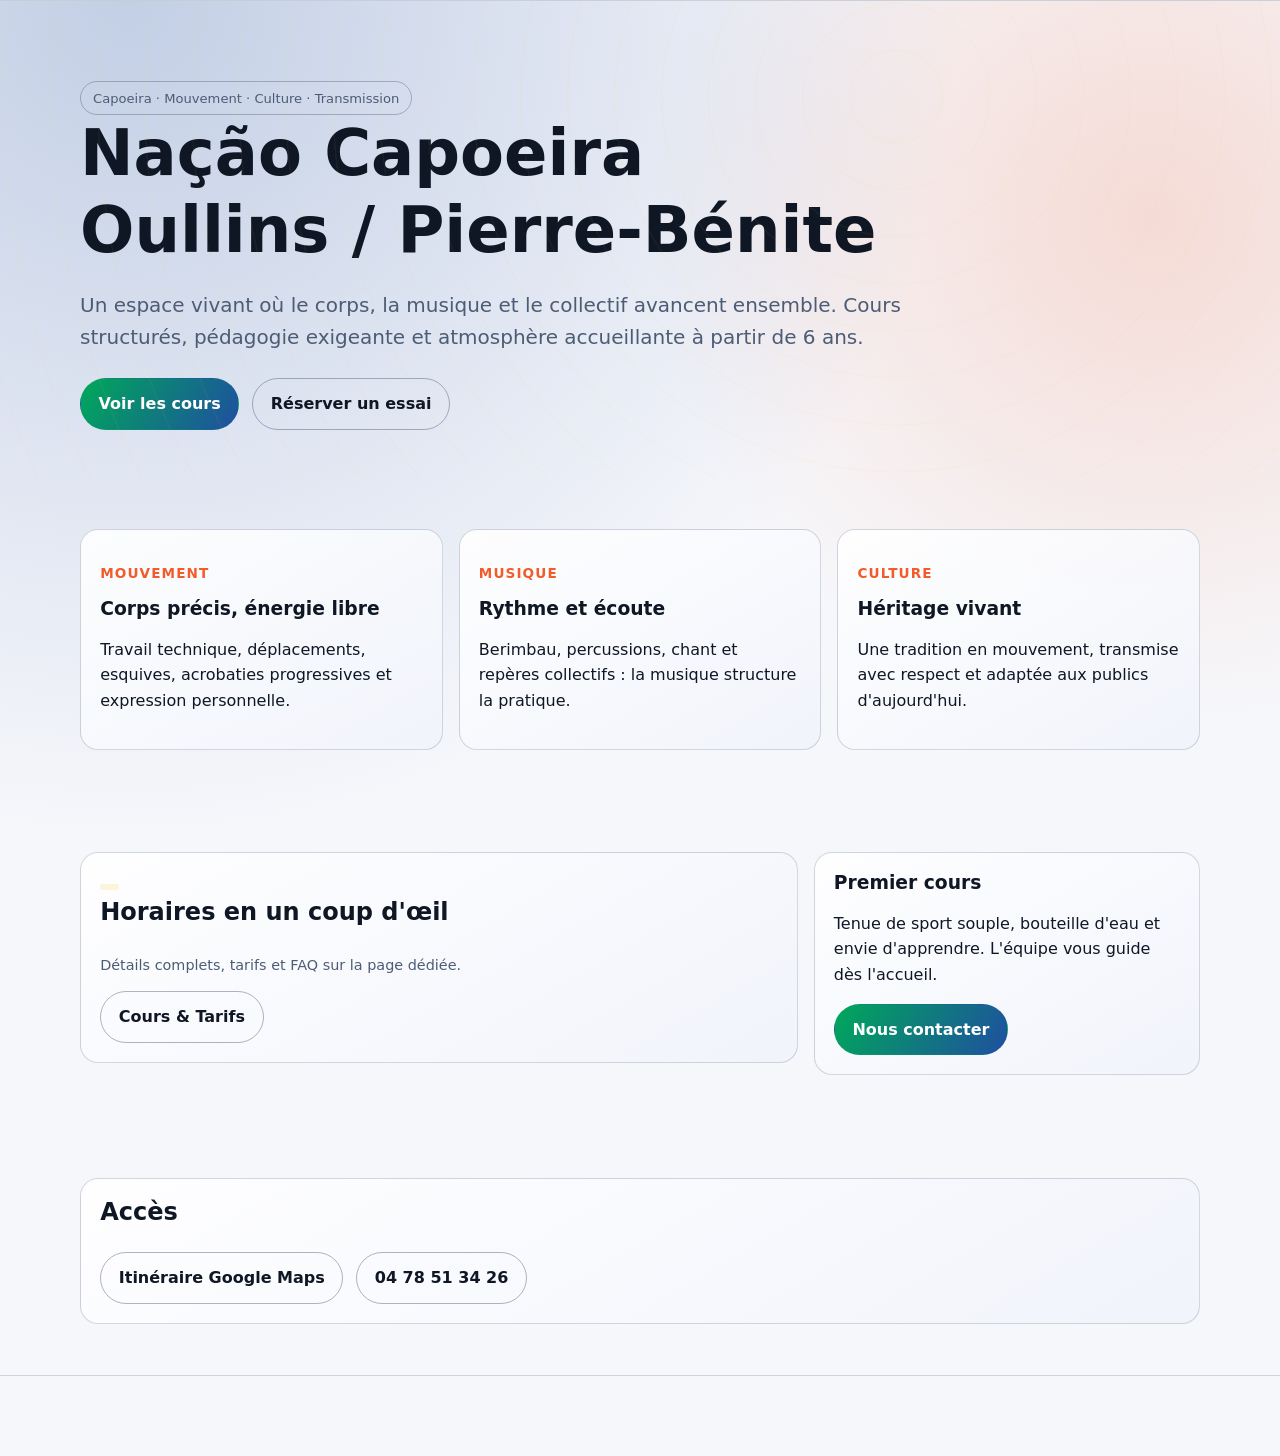
==== index.html @ 90d57818 "feat: créer le site vitrine complet Nação Capoeira Oullins" ====
<!doctype html>
<html lang="fr">
<head>
  <meta charset="UTF-8" />
  <meta name="viewport" content="width=device-width, initial-scale=1" />
  <meta name="description" content="Nação Capoeira à Oullins : cours, culture, musique et mouvement pour enfants, ados et adultes." />
  <meta property="og:title" content="Nação Capoeira" />
  <meta property="og:description" content="Découvrez la section capoeira rattachée au PLO à Oullins / Pierre-Bénite." />
  <meta property="og:type" content="website" />
  <link rel="stylesheet" href="public/assets/styles.css" />
  <script defer src="public/assets/app.js"></script>
</head>
<body>
  <header id="site-nav" class="topbar"></header>
  <main>
    <section class="hero">
      <div class="container">
        <span class="eyebrow">Capoeira · Mouvement · Culture · Transmission</span>
        <h1>Nação Capoeira<br>Oullins / Pierre-Bénite</h1>
        <p class="lead">Un espace vivant où le corps, la musique et le collectif avancent ensemble. Cours structurés, pédagogie exigeante et atmosphère accueillante à partir de 6 ans.</p>
        <div class="cta-row">
          <a href="cours-tarifs.html" class="btn primary">Voir les cours</a>
          <a href="contact.html" class="btn secondary">Réserver un essai</a>
        </div>
      </div>
    </section>

    <section class="section">
      <div class="container grid grid-3">
        <article class="card"><p class="kicker">Mouvement</p><h3>Corps précis, énergie libre</h3><p>Travail technique, déplacements, esquives, acrobaties progressives et expression personnelle.</p></article>
        <article class="card"><p class="kicker">Musique</p><h3>Rythme et écoute</h3><p>Berimbau, percussions, chant et repères collectifs : la musique structure la pratique.</p></article>
        <article class="card"><p class="kicker">Culture</p><h3>Héritage vivant</h3><p>Une tradition en mouvement, transmise avec respect et adaptée aux publics d'aujourd'hui.</p></article>
      </div>
    </section>

    <section class="section">
      <div class="container grid" style="grid-template-columns:1.3fr .7fr;align-items:start;">
        <article class="card">
          <span class="badge" id="seasonLabel"></span>
          <h2>Horaires en un coup d'œil</h2>
          <table class="table" id="schedulePreview"></table>
          <p class="small">Détails complets, tarifs et FAQ sur la page dédiée.</p>
          <a class="btn secondary" href="cours-tarifs.html">Cours & Tarifs</a>
        </article>
        <aside class="card">
          <h3>Premier cours</h3>
          <p>Tenue de sport souple, bouteille d'eau et envie d'apprendre. L'équipe vous guide dès l'accueil.</p>
          <a class="btn primary" href="contact.html">Nous contacter</a>
        </aside>
      </div>
    </section>

    <section class="section">
      <div class="container card">
        <h2>Accès</h2>
        <p id="address"></p>
        <div class="cta-row">
          <a id="mapLink" class="btn secondary" target="_blank" rel="noopener">Itinéraire Google Maps</a>
          <a class="btn secondary" href="tel:0478513426">04 78 51 34 26</a>
        </div>
      </div>
    </section>
  </main>
  <div id="float-cta" class="float-cta"></div>
  <footer id="site-footer" class="footer"></footer>

  <script>
    site.loadConfig().then((config) => {
      site.setMeta(config, 'Accueil', 'École de capoeira à Oullins / Pierre-Bénite : cours, musique et culture.');
      site.renderShell(config); site.injectStructuredData(config);
      document.getElementById('seasonLabel').textContent = config.seasonLabel;
      document.getElementById('address').textContent = config.address;
      document.getElementById('mapLink').href = `https://www.google.com/maps/search/?api=1&query=${encodeURIComponent(config.mapQuery)}`;
      document.getElementById('schedulePreview').innerHTML = `<tr><th>Public</th><th>Créneau</th></tr>` + config.schedules.slice(0,3).map(s=>`<tr><td>${s.audience} · ${s.level}</td><td>${s.day} ${s.time}</td></tr>`).join('');
    });
  </script>
</body>
</html>
---- public/assets/styles.css ----
:root {
  --bg: #090d14;
  --surface: #101827;
  --surface-soft: #142038;
  --text: #f2f5f9;
  --muted: #b9c4d6;
  --green: #00a85a;
  --yellow: #f3ce33;
  --blue: #1f4fa0;
  --accent: #f25c2a;
  --radius: 18px;
  color-scheme: dark;
}
@media (prefers-color-scheme: light) {
  :root { color-scheme: light; --bg:#f6f7fb; --surface:#ffffff; --surface-soft:#f0f3fa; --text:#0f1725; --muted:#4d5c75; }
}
*{box-sizing:border-box}
html{scroll-behavior:smooth}
body{margin:0;font-family:Inter,system-ui,sans-serif;background:radial-gradient(circle at 10% 0%,rgba(31,79,160,.24),transparent 45%),radial-gradient(circle at 90% 15%,rgba(242,92,42,.18),transparent 30%),var(--bg);color:var(--text);line-height:1.6}
a{color:inherit;text-decoration:none}
img{max-width:100%;display:block}
.container{width:min(1120px,92vw);margin-inline:auto}
.topbar{position:sticky;top:0;z-index:20;backdrop-filter:blur(10px);background:color-mix(in srgb,var(--bg) 88%,transparent);border-bottom:1px solid color-mix(in srgb,var(--muted) 25%,transparent)}
.nav{display:flex;align-items:center;justify-content:space-between;padding:.9rem 0}
.brand{font-weight:800;letter-spacing:.02em}
.brand small{display:block;font-weight:500;color:var(--muted);font-size:.72rem}
.nav-links{display:flex;gap:1rem;flex-wrap:wrap}
.nav-links a{padding:.45rem .75rem;border-radius:999px;color:var(--muted)}
.nav-links a.active,.nav-links a:hover{color:var(--text);background:color-mix(in srgb,var(--surface-soft) 80%,transparent)}
.hero{padding:5rem 0 3rem;position:relative;overflow:hidden}
.hero::after{content:"";position:absolute;inset:0;background:repeating-radial-gradient(circle at 70% 20%,transparent 0 45px,rgba(243,206,51,.05) 46px 47px);pointer-events:none}
.eyebrow{display:inline-block;padding:.35rem .75rem;border:1px solid color-mix(in srgb,var(--muted) 40%,transparent);border-radius:999px;color:var(--muted);font-size:.82rem}
h1,h2,h3{line-height:1.2;margin:0 0 .8rem}
h1{font-size:clamp(2rem,5vw,4rem)}
.lead{font-size:clamp(1.02rem,2vw,1.25rem);max-width:65ch;color:var(--muted)}
.cta-row{display:flex;gap:.8rem;flex-wrap:wrap;margin-top:1.6rem}
.btn{display:inline-flex;align-items:center;gap:.4rem;padding:.75rem 1.1rem;border-radius:999px;border:1px solid transparent;font-weight:700;transition:.22s transform,.22s background}
.btn:hover{transform:translateY(-1px)}
.btn.primary{background:linear-gradient(120deg,var(--green),var(--blue));color:#fff}
.btn.secondary{border-color:color-mix(in srgb,var(--muted) 45%,transparent);color:var(--text)}
.section{padding:3.2rem 0}
.grid{display:grid;gap:1rem}
.grid-3{grid-template-columns:repeat(auto-fit,minmax(220px,1fr))}
.card{background:linear-gradient(150deg,color-mix(in srgb,var(--surface) 88%,transparent),color-mix(in srgb,var(--surface-soft) 88%,transparent));padding:1.2rem;border-radius:var(--radius);border:1px solid color-mix(in srgb,var(--muted) 24%,transparent)}
.kicker{color:var(--accent);font-weight:700;font-size:.85rem;letter-spacing:.08em;text-transform:uppercase}
.badge{display:inline-block;font-size:.78rem;border-radius:999px;padding:.2rem .6rem;background:color-mix(in srgb,var(--yellow) 18%,transparent);color:var(--text)}
.table{width:100%;border-collapse:collapse}
.table th,.table td{padding:.7rem .35rem;text-align:left;border-bottom:1px solid color-mix(in srgb,var(--muted) 20%,transparent)}
.faq details{padding:.8rem 0;border-bottom:1px solid color-mix(in srgb,var(--muted) 22%,transparent)}
.faq summary{cursor:pointer;font-weight:600}
.timeline{position:relative;margin-left:.5rem;padding-left:1.2rem}
.timeline::before{content:"";position:absolute;left:0;top:.3rem;bottom:.3rem;width:2px;background:linear-gradient(var(--green),var(--accent))}
.timeline-item{position:relative;margin-bottom:1.2rem}
.timeline-item::before{content:"";position:absolute;left:-1.55rem;top:.35rem;width:.65rem;height:.65rem;border-radius:50%;background:var(--yellow)}
.gallery{display:grid;grid-template-columns:repeat(auto-fit,minmax(220px,1fr));gap:.8rem}
.gallery .ph{aspect-ratio:4/3;border-radius:14px;background:linear-gradient(130deg,color-mix(in srgb,var(--blue) 35%,var(--surface)),color-mix(in srgb,var(--accent) 20%,var(--surface)));padding:1rem;display:flex;align-items:end;font-weight:700}
.footer{padding:2.5rem 0;border-top:1px solid color-mix(in srgb,var(--muted) 24%,transparent);color:var(--muted)}
.float-cta{position:fixed;right:1rem;bottom:1rem;display:flex;gap:.6rem;z-index:30}
.float-cta a{padding:.68rem .95rem;border-radius:999px;background:var(--surface);border:1px solid color-mix(in srgb,var(--muted) 28%,transparent);font-size:.88rem}
.small{font-size:.9rem;color:var(--muted)}
@media (max-width:760px){.nav-links{display:none}.hero{padding-top:3.4rem}.float-cta{left:1rem;right:1rem;justify-content:space-between}}
@media (prefers-reduced-motion: reduce){*{animation:none!important;transition:none!important;scroll-behavior:auto!important}}
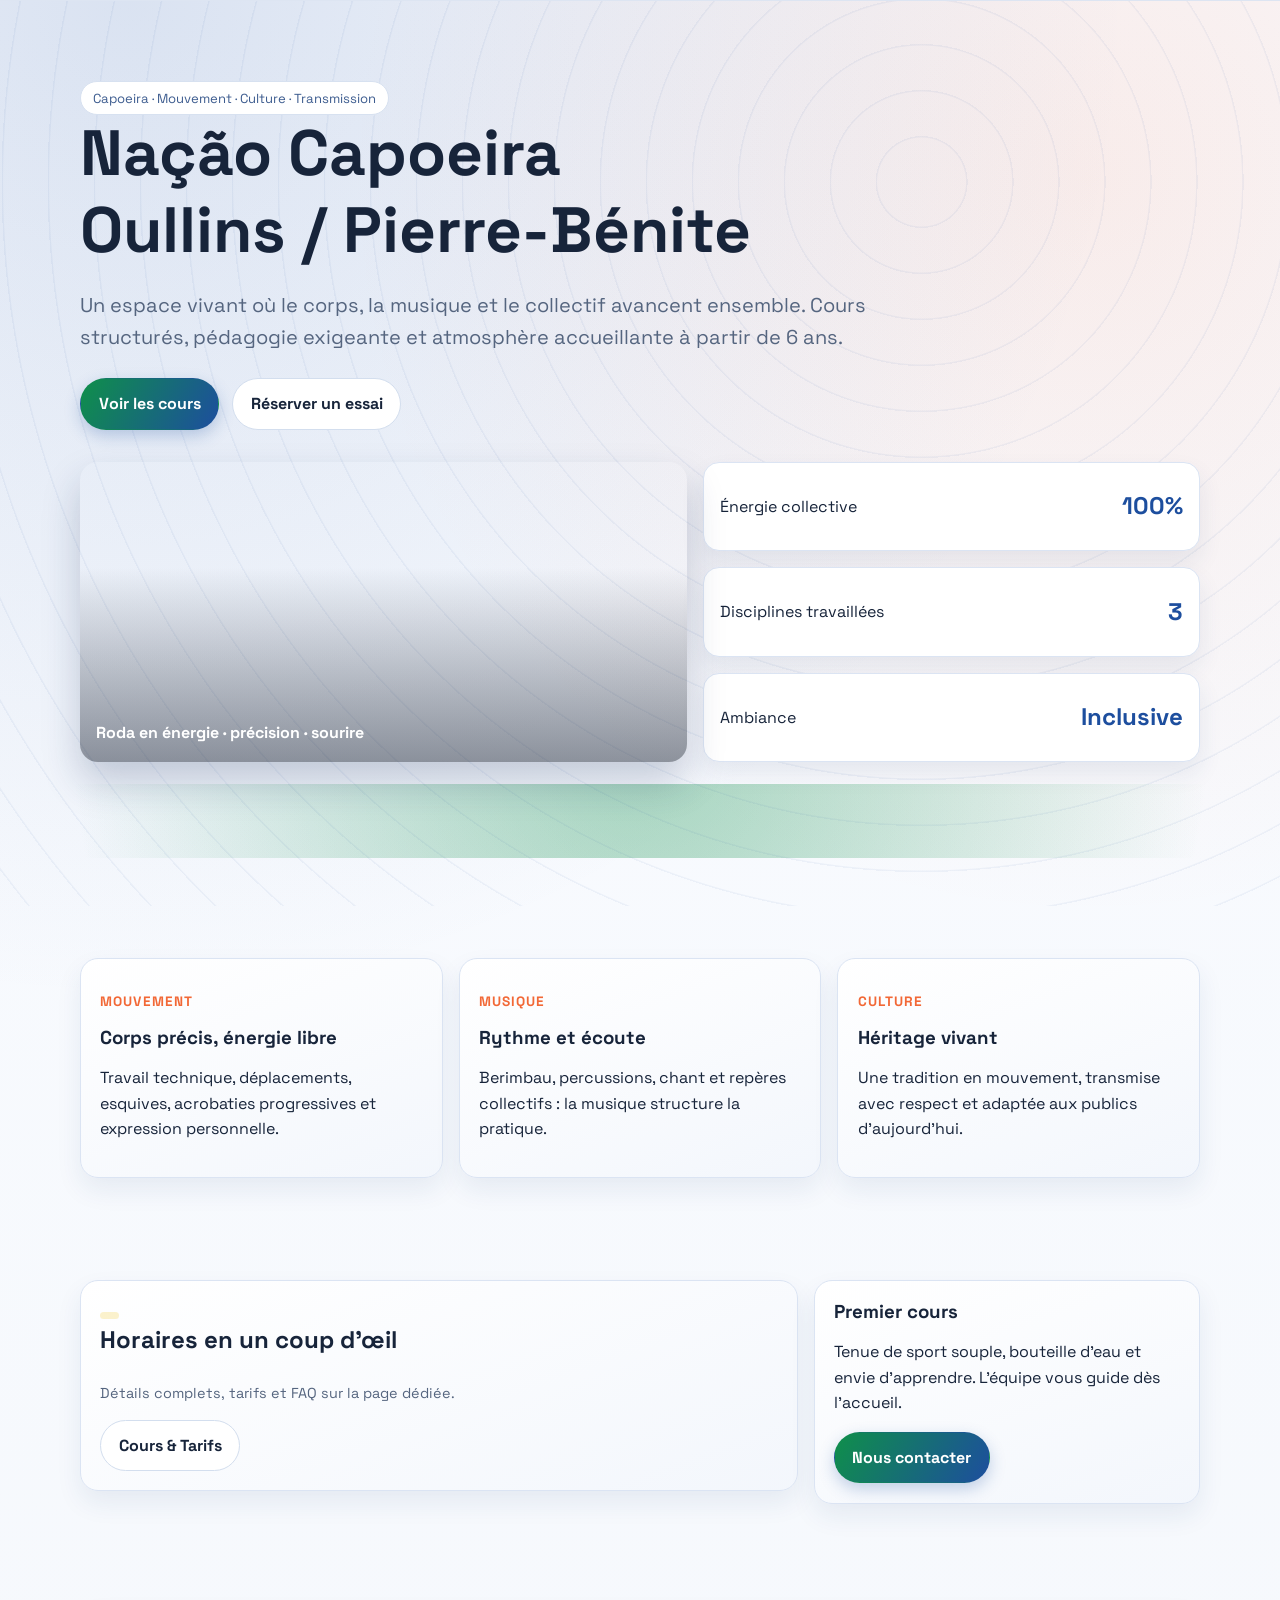
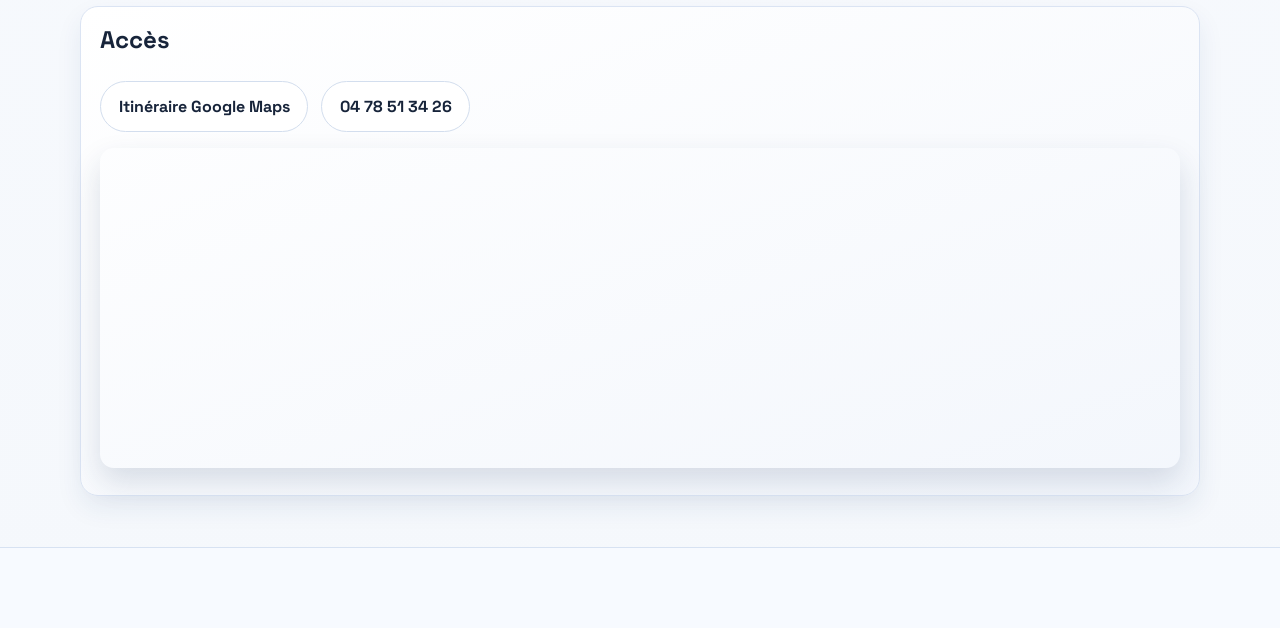
==== commit 60c749ff: "Rendre le site plus vivant avec visuels, animations et cartes" ====
--- a/index.html
+++ b/index.html
@@ -22,14 +22,25 @@
           <a href="cours-tarifs.html" class="btn primary">Voir les cours</a>
           <a href="contact.html" class="btn secondary">Réserver un essai</a>
         </div>
+        <div class="hero-media">
+          <article class="hero-photo" style="background-image:url('https://images.unsplash.com/photo-1564419437743-6d8f6f0f2adf?auto=format&fit=crop&w=1400&q=80');">
+            <p>Roda en énergie · précision · sourire</p>
+          </article>
+          <div class="hero-stats">
+            <article class="pulse-card"><span>Énergie collective</span><b>100%</b></article>
+            <article class="pulse-card"><span>Disciplines travaillées</span><b>3</b></article>
+            <article class="pulse-card"><span>Ambiance</span><b>Inclusive</b></article>
+          </div>
+        </div>
       </div>
+      <div class="wave-band" aria-hidden="true"></div>
     </section>
 
     <section class="section">
       <div class="container grid grid-3">
-        <article class="card"><p class="kicker">Mouvement</p><h3>Corps précis, énergie libre</h3><p>Travail technique, déplacements, esquives, acrobaties progressives et expression personnelle.</p></article>
-        <article class="card"><p class="kicker">Musique</p><h3>Rythme et écoute</h3><p>Berimbau, percussions, chant et repères collectifs : la musique structure la pratique.</p></article>
-        <article class="card"><p class="kicker">Culture</p><h3>Héritage vivant</h3><p>Une tradition en mouvement, transmise avec respect et adaptée aux publics d'aujourd'hui.</p></article>
+        <article class="card pop"><p class="kicker">Mouvement</p><h3>Corps précis, énergie libre</h3><p>Travail technique, déplacements, esquives, acrobaties progressives et expression personnelle.</p></article>
+        <article class="card pop"><p class="kicker">Musique</p><h3>Rythme et écoute</h3><p>Berimbau, percussions, chant et repères collectifs : la musique structure la pratique.</p></article>
+        <article class="card pop"><p class="kicker">Culture</p><h3>Héritage vivant</h3><p>Une tradition en mouvement, transmise avec respect et adaptée aux publics d'aujourd'hui.</p></article>
       </div>
     </section>
 
@@ -58,6 +69,13 @@
           <a id="mapLink" class="btn secondary" target="_blank" rel="noopener">Itinéraire Google Maps</a>
           <a class="btn secondary" href="tel:0478513426">04 78 51 34 26</a>
         </div>
+        <iframe
+          class="map-frame"
+          loading="lazy"
+          referrerpolicy="no-referrer-when-downgrade"
+          src="https://www.google.com/maps?q=Oullins%20Pierre-B%C3%A9nite&output=embed"
+          title="Carte de localisation du club"
+        ></iframe>
       </div>
     </section>
   </main>
--- a/public/assets/styles.css
+++ b/public/assets/styles.css
@@ -1,62 +1,86 @@
+@import url("https://fonts.googleapis.com/css2?family=Space+Grotesk:wght@400;500;700;800&display=swap");
+
 :root {
-  --bg: #090d14;
-  --surface: #101827;
-  --surface-soft: #142038;
-  --text: #f2f5f9;
-  --muted: #b9c4d6;
-  --green: #00a85a;
-  --yellow: #f3ce33;
-  --blue: #1f4fa0;
-  --accent: #f25c2a;
+  --bg: #f5f8fc;
+  --surface: #ffffff;
+  --surface-soft: #eef3fb;
+  --text: #17243a;
+  --muted: #55657f;
+  --green: #0f8f4a;
+  --yellow: #f2ca28;
+  --blue: #1d4e9e;
+  --accent: #f26836;
   --radius: 18px;
-  color-scheme: dark;
-}
-@media (prefers-color-scheme: light) {
-  :root { color-scheme: light; --bg:#f6f7fb; --surface:#ffffff; --surface-soft:#f0f3fa; --text:#0f1725; --muted:#4d5c75; }
+  color-scheme: light;
 }
 *{box-sizing:border-box}
 html{scroll-behavior:smooth}
-body{margin:0;font-family:Inter,system-ui,sans-serif;background:radial-gradient(circle at 10% 0%,rgba(31,79,160,.24),transparent 45%),radial-gradient(circle at 90% 15%,rgba(242,92,42,.18),transparent 30%),var(--bg);color:var(--text);line-height:1.6}
+body{margin:0;font-family:"Space Grotesk",Inter,system-ui,sans-serif;background:radial-gradient(circle at 10% 0%,rgba(29,78,158,.14),transparent 40%),radial-gradient(circle at 85% 8%,rgba(242,104,54,.1),transparent 32%),linear-gradient(180deg,#f9fbff 0%,var(--bg) 100%);color:var(--text);line-height:1.6}
 a{color:inherit;text-decoration:none}
 img{max-width:100%;display:block}
 .container{width:min(1120px,92vw);margin-inline:auto}
-.topbar{position:sticky;top:0;z-index:20;backdrop-filter:blur(10px);background:color-mix(in srgb,var(--bg) 88%,transparent);border-bottom:1px solid color-mix(in srgb,var(--muted) 25%,transparent)}
+.topbar{position:sticky;top:0;z-index:20;backdrop-filter:blur(10px);background:color-mix(in srgb,var(--surface) 88%,transparent);border-bottom:1px solid #dde5f2;box-shadow:0 8px 24px rgba(25,53,102,.08)}
 .nav{display:flex;align-items:center;justify-content:space-between;padding:.9rem 0}
-.brand{font-weight:800;letter-spacing:.02em}
+.brand{font-weight:800;letter-spacing:.02em;display:flex;align-items:center;gap:.6rem}
+.brand img{width:42px;height:42px;object-fit:contain;border-radius:50%;box-shadow:0 4px 14px rgba(29,78,158,.24)}
 .brand small{display:block;font-weight:500;color:var(--muted);font-size:.72rem}
 .nav-links{display:flex;gap:1rem;flex-wrap:wrap}
 .nav-links a{padding:.45rem .75rem;border-radius:999px;color:var(--muted)}
-.nav-links a.active,.nav-links a:hover{color:var(--text);background:color-mix(in srgb,var(--surface-soft) 80%,transparent)}
+.nav-links a.active,.nav-links a:hover{color:var(--text);background:var(--surface-soft)}
 .hero{padding:5rem 0 3rem;position:relative;overflow:hidden}
-.hero::after{content:"";position:absolute;inset:0;background:repeating-radial-gradient(circle at 70% 20%,transparent 0 45px,rgba(243,206,51,.05) 46px 47px);pointer-events:none}
-.eyebrow{display:inline-block;padding:.35rem .75rem;border:1px solid color-mix(in srgb,var(--muted) 40%,transparent);border-radius:999px;color:var(--muted);font-size:.82rem}
+.hero-media{margin-top:2rem;display:grid;grid-template-columns:1.1fr .9fr;gap:1rem;align-items:stretch}
+.hero-photo{border-radius:var(--radius);min-height:300px;background-size:cover;background-position:center;box-shadow:0 20px 38px rgba(22,47,92,.22);position:relative;overflow:hidden;animation:floatCard 6s ease-in-out infinite}
+.hero-photo::after{content:"";position:absolute;inset:0;background:linear-gradient(180deg,transparent 35%,rgba(13,22,39,.45) 100%)}
+.hero-photo p{position:absolute;left:1rem;bottom:1rem;z-index:2;color:#fff;font-weight:700;margin:0}
+.hero-stats{display:grid;gap:1rem}
+.pulse-card{display:flex;justify-content:space-between;align-items:center;background:#fff;padding:1rem;border-radius:16px;border:1px solid #dbe4f3;box-shadow:0 12px 24px rgba(30,61,113,.09);animation:pulse 4s ease-in-out infinite}
+.pulse-card b{font-size:1.5rem;color:var(--blue)}
+.wave-band{position:relative;height:74px;margin-top:1.4rem;overflow:hidden}
+.wave-band::before,.wave-band::after{content:"";position:absolute;inset:auto -15% 0;height:120px;background:radial-gradient(circle at 50% 0,rgba(15,143,74,.24),transparent 68%);animation:waveMove 9s linear infinite}
+.wave-band::after{animation-duration:12s;animation-direction:reverse;opacity:.65}
+.hero::after{content:"";position:absolute;inset:0;background:repeating-radial-gradient(circle at 72% 20%,transparent 0 44px,rgba(29,78,158,.055) 45px 46px);pointer-events:none}
+.hero .container{position:relative;z-index:2}
+.hero::before{content:"";position:absolute;right:min(6vw,90px);top:32px;width:min(26vw,260px);aspect-ratio:1;background:url("file_00000000f6fc7246b64a0bc28979cf32.png") center/contain no-repeat;opacity:.14;pointer-events:none;filter:saturate(1.05)}
+.eyebrow{display:inline-block;padding:.35rem .75rem;border:1px solid #d7e1f0;border-radius:999px;color:#3d5c8f;font-size:.82rem;background:#fff}
 h1,h2,h3{line-height:1.2;margin:0 0 .8rem}
 h1{font-size:clamp(2rem,5vw,4rem)}
 .lead{font-size:clamp(1.02rem,2vw,1.25rem);max-width:65ch;color:var(--muted)}
 .cta-row{display:flex;gap:.8rem;flex-wrap:wrap;margin-top:1.6rem}
 .btn{display:inline-flex;align-items:center;gap:.4rem;padding:.75rem 1.1rem;border-radius:999px;border:1px solid transparent;font-weight:700;transition:.22s transform,.22s background}
 .btn:hover{transform:translateY(-1px)}
-.btn.primary{background:linear-gradient(120deg,var(--green),var(--blue));color:#fff}
-.btn.secondary{border-color:color-mix(in srgb,var(--muted) 45%,transparent);color:var(--text)}
+.btn.primary{background:linear-gradient(120deg,var(--green),var(--blue));color:#fff;box-shadow:0 6px 16px rgba(29,78,158,.25)}
+.btn.secondary{border-color:#d3deee;color:var(--text);background:#fff}
 .section{padding:3.2rem 0}
 .grid{display:grid;gap:1rem}
 .grid-3{grid-template-columns:repeat(auto-fit,minmax(220px,1fr))}
-.card{background:linear-gradient(150deg,color-mix(in srgb,var(--surface) 88%,transparent),color-mix(in srgb,var(--surface-soft) 88%,transparent));padding:1.2rem;border-radius:var(--radius);border:1px solid color-mix(in srgb,var(--muted) 24%,transparent)}
+.card{background:linear-gradient(160deg,#fff,color-mix(in srgb,var(--surface-soft) 70%,#fff));padding:1.2rem;border-radius:var(--radius);border:1px solid #dbe4f3;box-shadow:0 12px 26px rgba(30,61,113,.08)}
+.card.pop{position:relative;overflow:hidden}
+.card.pop::after{content:"";position:absolute;inset:0;background:linear-gradient(120deg,transparent 40%,rgba(255,255,255,.42) 52%,transparent 64%);transform:translateX(-120%);animation:shine 7s ease-in-out infinite}
 .kicker{color:var(--accent);font-weight:700;font-size:.85rem;letter-spacing:.08em;text-transform:uppercase}
-.badge{display:inline-block;font-size:.78rem;border-radius:999px;padding:.2rem .6rem;background:color-mix(in srgb,var(--yellow) 18%,transparent);color:var(--text)}
+.badge{display:inline-block;font-size:.78rem;border-radius:999px;padding:.2rem .6rem;background:rgba(242,202,40,.24);color:#614a00}
 .table{width:100%;border-collapse:collapse}
-.table th,.table td{padding:.7rem .35rem;text-align:left;border-bottom:1px solid color-mix(in srgb,var(--muted) 20%,transparent)}
-.faq details{padding:.8rem 0;border-bottom:1px solid color-mix(in srgb,var(--muted) 22%,transparent)}
+.table th,.table td{padding:.7rem .35rem;text-align:left;border-bottom:1px solid #e2e9f5}
+.faq details{padding:.8rem 0;border-bottom:1px solid #e2e9f5}
 .faq summary{cursor:pointer;font-weight:600}
 .timeline{position:relative;margin-left:.5rem;padding-left:1.2rem}
 .timeline::before{content:"";position:absolute;left:0;top:.3rem;bottom:.3rem;width:2px;background:linear-gradient(var(--green),var(--accent))}
 .timeline-item{position:relative;margin-bottom:1.2rem}
 .timeline-item::before{content:"";position:absolute;left:-1.55rem;top:.35rem;width:.65rem;height:.65rem;border-radius:50%;background:var(--yellow)}
 .gallery{display:grid;grid-template-columns:repeat(auto-fit,minmax(220px,1fr));gap:.8rem}
-.gallery .ph{aspect-ratio:4/3;border-radius:14px;background:linear-gradient(130deg,color-mix(in srgb,var(--blue) 35%,var(--surface)),color-mix(in srgb,var(--accent) 20%,var(--surface)));padding:1rem;display:flex;align-items:end;font-weight:700}
-.footer{padding:2.5rem 0;border-top:1px solid color-mix(in srgb,var(--muted) 24%,transparent);color:var(--muted)}
+.gallery .ph{aspect-ratio:4/3;border-radius:14px;background:linear-gradient(130deg,color-mix(in srgb,var(--blue) 35%,#fff),color-mix(in srgb,var(--accent) 18%,#fff));padding:1rem;display:flex;align-items:end;font-weight:700}
+.gallery figure{margin:0;background:#fff;border-radius:14px;overflow:hidden;border:1px solid #dbe4f3;box-shadow:0 10px 20px rgba(30,61,113,.08);transition:transform .25s ease,box-shadow .25s ease}
+.gallery figure:hover{transform:translateY(-5px) scale(1.01);box-shadow:0 20px 28px rgba(30,61,113,.15)}
+.gallery figure img{aspect-ratio:4/3;object-fit:cover;width:100%}
+.gallery figcaption{padding:.8rem;font-weight:600;color:#314767}
+.map-frame{border:0;width:100%;height:320px;border-radius:14px;margin-top:1rem;box-shadow:0 14px 30px rgba(26,53,96,.15)}
+.footer{padding:2.5rem 0;border-top:1px solid #d7e2f2;color:var(--muted);background:#f7faff}
 .float-cta{position:fixed;right:1rem;bottom:1rem;display:flex;gap:.6rem;z-index:30}
-.float-cta a{padding:.68rem .95rem;border-radius:999px;background:var(--surface);border:1px solid color-mix(in srgb,var(--muted) 28%,transparent);font-size:.88rem}
+.float-cta a{padding:.68rem .95rem;border-radius:999px;background:var(--surface);border:1px solid #d4dff0;font-size:.88rem;box-shadow:0 5px 14px rgba(24,47,89,.12)}
 .small{font-size:.9rem;color:var(--muted)}
+@keyframes floatCard{0%,100%{transform:translateY(0)}50%{transform:translateY(-8px)}}
+@keyframes pulse{0%,100%{transform:scale(1)}50%{transform:scale(1.02)}}
+@keyframes waveMove{0%{transform:translateX(0)}100%{transform:translateX(12%)}}
+@keyframes shine{0%,75%,100%{transform:translateX(-120%)}83%{transform:translateX(120%)}}
+@media (max-width:900px){.hero-media{grid-template-columns:1fr}.hero-photo{min-height:250px}}
 @media (max-width:760px){.nav-links{display:none}.hero{padding-top:3.4rem}.float-cta{left:1rem;right:1rem;justify-content:space-between}}
 @media (prefers-reduced-motion: reduce){*{animation:none!important;transition:none!important;scroll-behavior:auto!important}}
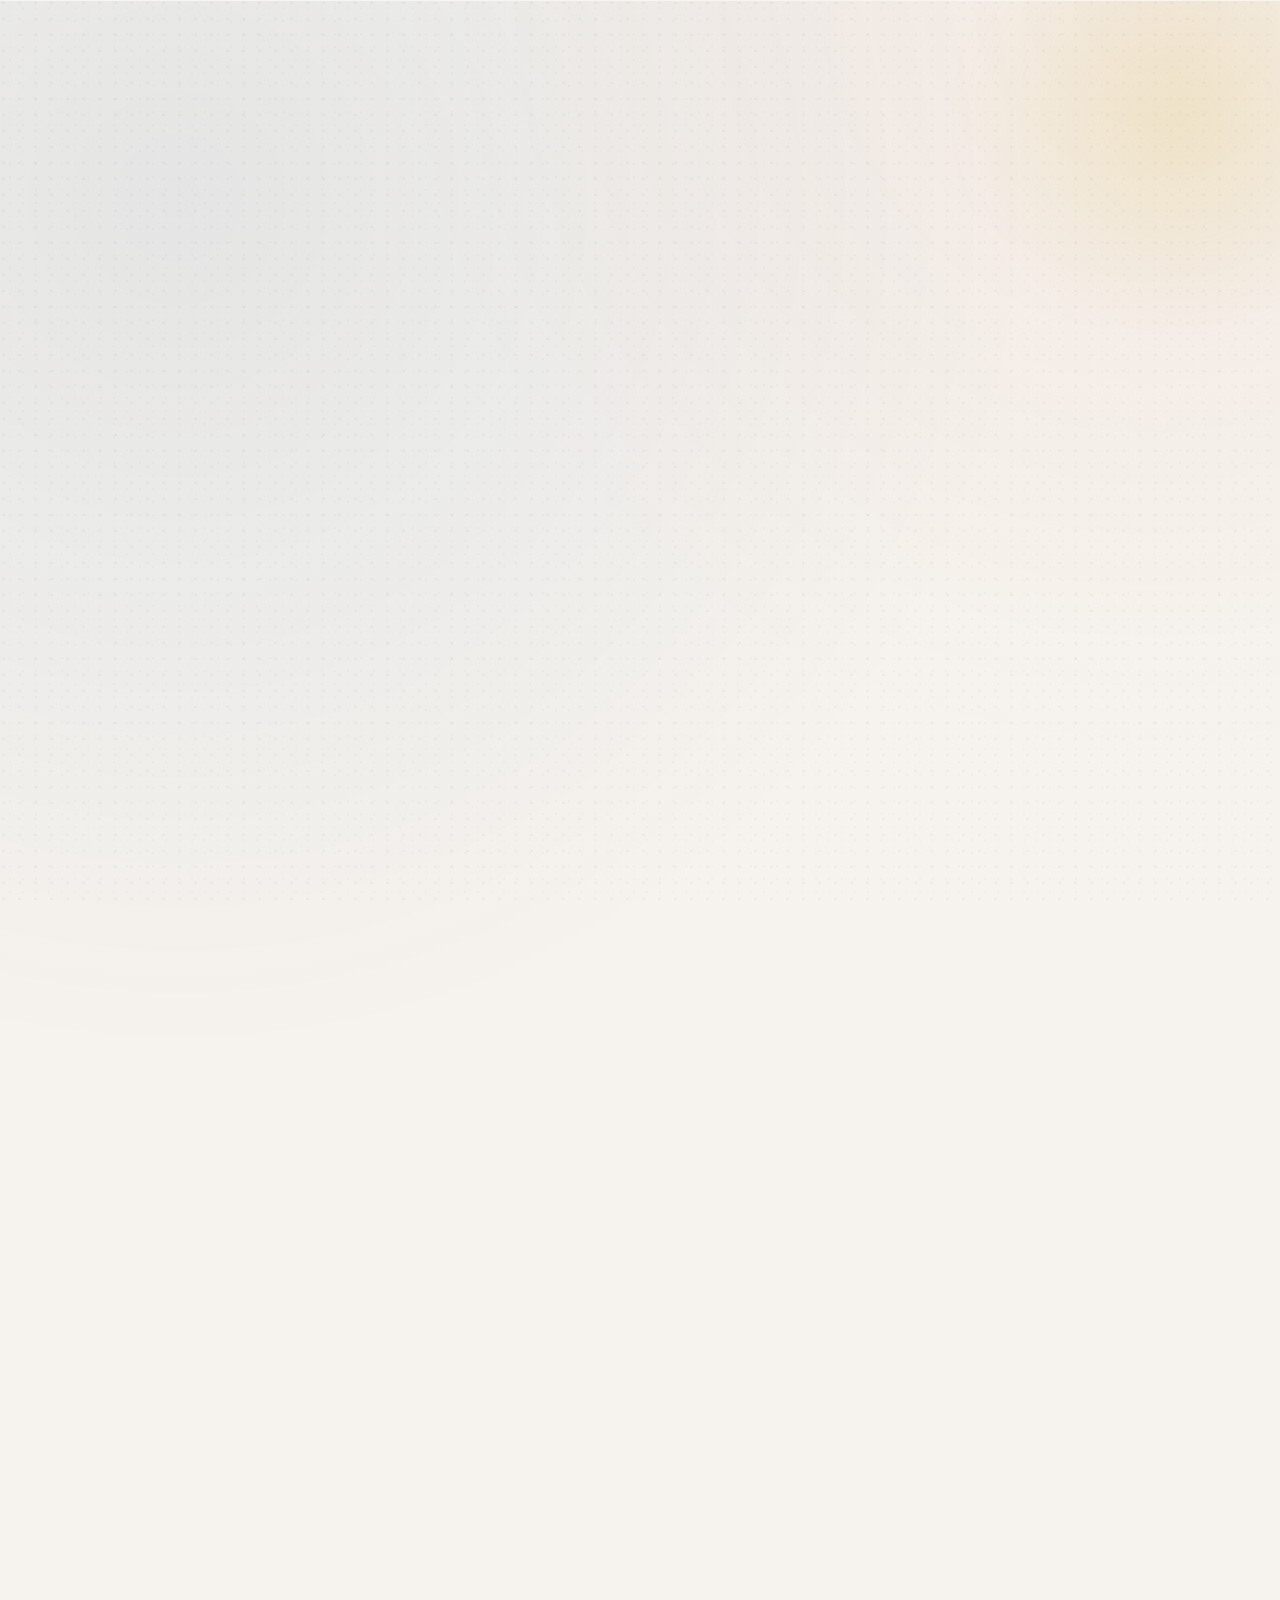
==== commit fd734489: "Merge pull request #20 from ZhuGG/codex/verifier-et-editer-les-visuels Intègre les visuels uploadés " ====
--- a/index.html
+++ b/index.html
@@ -3,93 +3,121 @@
 <head>
   <meta charset="UTF-8" />
   <meta name="viewport" content="width=device-width, initial-scale=1" />
-  <meta name="description" content="Nação Capoeira à Oullins : cours, culture, musique et mouvement pour enfants, ados et adultes." />
-  <meta property="og:title" content="Nação Capoeira" />
-  <meta property="og:description" content="Découvrez la section capoeira rattachée au PLO à Oullins / Pierre-Bénite." />
+  <meta name="description" content="Nação Capoeira à Oullins / Pierre-Bénite : école de capoeira, musique et culture, section du PLO." />
+  <meta property="og:title" content="Nação Capoeira — Oullins / Pierre-Bénite" />
+  <meta property="og:description" content="Une capoeira exigeante et accessible : mouvement, musique, culture et transmission locale." />
   <meta property="og:type" content="website" />
+  <meta property="og:image" content="public/assets/images/og-image.jpg" />
   <link rel="stylesheet" href="public/assets/styles.css" />
   <script defer src="public/assets/app.js"></script>
 </head>
 <body>
   <header id="site-nav" class="topbar"></header>
+
   <main>
     <section class="hero">
-      <div class="container">
-        <span class="eyebrow">Capoeira · Mouvement · Culture · Transmission</span>
-        <h1>Nação Capoeira<br>Oullins / Pierre-Bénite</h1>
-        <p class="lead">Un espace vivant où le corps, la musique et le collectif avancent ensemble. Cours structurés, pédagogie exigeante et atmosphère accueillante à partir de 6 ans.</p>
-        <div class="cta-row">
-          <a href="cours-tarifs.html" class="btn primary">Voir les cours</a>
-          <a href="contact.html" class="btn secondary">Réserver un essai</a>
-        </div>
-        <div class="hero-media">
-          <article class="hero-photo" style="background-image:url('https://images.unsplash.com/photo-1564419437743-6d8f6f0f2adf?auto=format&fit=crop&w=1400&q=80');">
-            <p>Roda en énergie · précision · sourire</p>
-          </article>
-          <div class="hero-stats">
-            <article class="pulse-card"><span>Énergie collective</span><b>100%</b></article>
-            <article class="pulse-card"><span>Disciplines travaillées</span><b>3</b></article>
-            <article class="pulse-card"><span>Ambiance</span><b>Inclusive</b></article>
+      <div class="ambient-halo" aria-hidden="true"></div>
+      <div class="container hero-grid">
+        <article class="hero-panel reveal">
+          <span class="eyebrow">Mouvement · Rythme · Transmission</span>
+          <h1 id="heroTitle">Nação Capoeira<br>Oullins / Pierre-Bénite</h1>
+          <p class="lead" id="heroSubtitle">Une école de capoeira vivante, rigoureuse et chaleureuse, rattachée au PLO.</p>
+          <div class="cta-row">
+            <a class="btn primary" href="contact.html">Réserver un essai</a>
+            <a class="btn secondary" href="cours-tarifs.html">Voir les horaires</a>
           </div>
-        </div>
+          <ul class="micro-list">
+            <li><strong>Lieu</strong><br><span id="microAddress">27 rue Diderot, Oullins</span></li>
+            <li><strong>Âges</strong><br>dès 6 ans, ados, adultes</li>
+            <li><strong>Saison</strong><br><span id="microSeason"></span></li>
+            <li><strong>Ancrage</strong><br>Section officielle du PLO</li>
+          </ul>
+        </article>
+
+        <figure class="hero-visual reveal">
+          <div id="heroAsset" class="media-placeholder media-hero" role="img" aria-label="Visuel de roda de capoeira"></div>
+          <figcaption class="hero-note">Saison en cours : cours d'essai possibles sur contact.</figcaption>
+        </figure>
       </div>
-      <div class="wave-band" aria-hidden="true"></div>
     </section>
 
     <section class="section">
       <div class="container grid grid-3">
-        <article class="card pop"><p class="kicker">Mouvement</p><h3>Corps précis, énergie libre</h3><p>Travail technique, déplacements, esquives, acrobaties progressives et expression personnelle.</p></article>
-        <article class="card pop"><p class="kicker">Musique</p><h3>Rythme et écoute</h3><p>Berimbau, percussions, chant et repères collectifs : la musique structure la pratique.</p></article>
-        <article class="card pop"><p class="kicker">Culture</p><h3>Héritage vivant</h3><p>Une tradition en mouvement, transmise avec respect et adaptée aux publics d'aujourd'hui.</p></article>
+        <article class="card interactive reveal">
+          <p class="kicker">Mouvement</p>
+          <h3>Technique, jeu, discipline</h3>
+          <p>Un travail progressif du corps : esquives, déplacements, précision et expression martiale.</p>
+        </article>
+        <article class="card interactive reveal">
+          <p class="kicker">Musique</p>
+          <h3>Rythme et écoute collective</h3>
+          <p>Berimbau, chant et percussions façonnent le jeu et renforcent l'intelligence collective.</p>
+        </article>
+        <article class="card interactive reveal">
+          <p class="kicker">Culture</p>
+          <h3>Héritage vivant</h3>
+          <p>Une pratique culturelle transmise avec exigence, sobriété, chaleur et respect de chacun.</p>
+        </article>
       </div>
     </section>
 
     <section class="section">
-      <div class="container grid" style="grid-template-columns:1.3fr .7fr;align-items:start;">
-        <article class="card">
-          <span class="badge" id="seasonLabel"></span>
-          <h2>Horaires en un coup d'œil</h2>
+      <div class="container grid" style="grid-template-columns:1.2fr .8fr; align-items:start;">
+        <article class="card reveal">
+          <p class="kicker">Aperçu des cours</p>
+          <h2>Horaires essentiels</h2>
           <table class="table" id="schedulePreview"></table>
-          <p class="small">Détails complets, tarifs et FAQ sur la page dédiée.</p>
-          <a class="btn secondary" href="cours-tarifs.html">Cours & Tarifs</a>
+          <p class="small">Programme complet, niveaux et tarifs détaillés sur la page dédiée.</p>
+          <a class="btn secondary" href="cours-tarifs.html">Cours & tarifs</a>
         </article>
-        <aside class="card">
-          <h3>Premier cours</h3>
-          <p>Tenue de sport souple, bouteille d'eau et envie d'apprendre. L'équipe vous guide dès l'accueil.</p>
-          <a class="btn primary" href="contact.html">Nous contacter</a>
-        </aside>
+        <article class="card reveal" style="background:linear-gradient(160deg,#fffdf8,#f0ece4);">
+          <p class="kicker">Venir essayer</p>
+          <h3>Premier cours guidé</h3>
+          <p>Tenue souple, bouteille d'eau et envie d'apprendre : l'équipe vous accueille et vous oriente dès le premier contact.</p>
+          <a class="btn primary" href="contact.html">Prendre contact</a>
+        </article>
       </div>
     </section>
 
     <section class="section">
-      <div class="container card">
-        <h2>Accès</h2>
+      <div class="container card reveal">
+        <p class="kicker">Accès</p>
+        <h2>Nous trouver facilement</h2>
         <p id="address"></p>
         <div class="cta-row">
           <a id="mapLink" class="btn secondary" target="_blank" rel="noopener">Itinéraire Google Maps</a>
-          <a class="btn secondary" href="tel:0478513426">04 78 51 34 26</a>
+          <a id="callLink" class="btn secondary">Appeler le club</a>
         </div>
-        <iframe
-          class="map-frame"
-          loading="lazy"
-          referrerpolicy="no-referrer-when-downgrade"
-          src="https://www.google.com/maps?q=Oullins%20Pierre-B%C3%A9nite&output=embed"
-          title="Carte de localisation du club"
-        ></iframe>
+        <iframe class="map-frame" loading="lazy" referrerpolicy="no-referrer-when-downgrade" src="https://www.google.com/maps?q=Oullins%20Pierre-B%C3%A9nite&output=embed" title="Carte de localisation du club"></iframe>
       </div>
     </section>
   </main>
+
   <div id="float-cta" class="float-cta"></div>
   <footer id="site-footer" class="footer"></footer>
 
   <script>
     site.loadConfig().then((config) => {
-      site.setMeta(config, 'Accueil', 'École de capoeira à Oullins / Pierre-Bénite : cours, musique et culture.');
-      site.renderShell(config); site.injectStructuredData(config);
-      document.getElementById('seasonLabel').textContent = config.seasonLabel;
+      site.setMeta(config, 'Accueil', 'École de capoeira à Oullins / Pierre-Bénite : pratique martiale, musique et transmission.');
+      site.renderShell(config);
+      site.injectStructuredData(config);
+      site.initRevealAnimations();
+
+      document.getElementById('heroTitle').innerHTML = (config.heroTitle || 'Nação Capoeira<br>Oullins / Pierre-Bénite');
+      document.getElementById('heroSubtitle').textContent = config.heroSubtitle || 'Une école de capoeira vivante, rigoureuse et chaleureuse, rattachée au PLO.';
+      const heroAsset = document.getElementById('heroAsset');
+      if (config.heroAsset) {
+        heroAsset.style.backgroundImage = `linear-gradient(150deg, rgba(11,25,48,0.86), rgba(18,58,120,0.68)), url('${config.heroAsset}')`;
+      }
+      document.getElementById('microSeason').textContent = config.seasonLabel;
+      document.getElementById('microAddress').textContent = config.address;
       document.getElementById('address').textContent = config.address;
       document.getElementById('mapLink').href = `https://www.google.com/maps/search/?api=1&query=${encodeURIComponent(config.mapQuery)}`;
-      document.getElementById('schedulePreview').innerHTML = `<tr><th>Public</th><th>Créneau</th></tr>` + config.schedules.slice(0,3).map(s=>`<tr><td>${s.audience} · ${s.level}</td><td>${s.day} ${s.time}</td></tr>`).join('');
+      document.getElementById('callLink').href = `tel:${config.phone.replace(/\s+/g, '')}`;
+
+      document.getElementById('schedulePreview').innerHTML = `<tr><th>Public</th><th>Créneau</th></tr>` + config.schedules.slice(0, 3)
+        .map((s) => `<tr><td>${s.audience} · ${s.level}</td><td>${s.day} ${s.time}</td></tr>`)
+        .join('');
     });
   </script>
 </body>
--- a/public/assets/styles.css
+++ b/public/assets/styles.css
@@ -1,86 +1,379 @@
-@import url("https://fonts.googleapis.com/css2?family=Space+Grotesk:wght@400;500;700;800&display=swap");
+@import url("https://fonts.googleapis.com/css2?family=Inter:wght@400;500;600;700&family=Space+Grotesk:wght@500;600;700&display=swap");
 
 :root {
-  --bg: #f5f8fc;
-  --surface: #ffffff;
-  --surface-soft: #eef3fb;
-  --text: #17243a;
-  --muted: #55657f;
-  --green: #0f8f4a;
-  --yellow: #f2ca28;
-  --blue: #1d4e9e;
-  --accent: #f26836;
-  --radius: 18px;
-  color-scheme: light;
-}
-*{box-sizing:border-box}
-html{scroll-behavior:smooth}
-body{margin:0;font-family:"Space Grotesk",Inter,system-ui,sans-serif;background:radial-gradient(circle at 10% 0%,rgba(29,78,158,.14),transparent 40%),radial-gradient(circle at 85% 8%,rgba(242,104,54,.1),transparent 32%),linear-gradient(180deg,#f9fbff 0%,var(--bg) 100%);color:var(--text);line-height:1.6}
-a{color:inherit;text-decoration:none}
-img{max-width:100%;display:block}
-.container{width:min(1120px,92vw);margin-inline:auto}
-.topbar{position:sticky;top:0;z-index:20;backdrop-filter:blur(10px);background:color-mix(in srgb,var(--surface) 88%,transparent);border-bottom:1px solid #dde5f2;box-shadow:0 8px 24px rgba(25,53,102,.08)}
-.nav{display:flex;align-items:center;justify-content:space-between;padding:.9rem 0}
-.brand{font-weight:800;letter-spacing:.02em;display:flex;align-items:center;gap:.6rem}
-.brand img{width:42px;height:42px;object-fit:contain;border-radius:50%;box-shadow:0 4px 14px rgba(29,78,158,.24)}
-.brand small{display:block;font-weight:500;color:var(--muted);font-size:.72rem}
-.nav-links{display:flex;gap:1rem;flex-wrap:wrap}
-.nav-links a{padding:.45rem .75rem;border-radius:999px;color:var(--muted)}
-.nav-links a.active,.nav-links a:hover{color:var(--text);background:var(--surface-soft)}
-.hero{padding:5rem 0 3rem;position:relative;overflow:hidden}
-.hero-media{margin-top:2rem;display:grid;grid-template-columns:1.1fr .9fr;gap:1rem;align-items:stretch}
-.hero-photo{border-radius:var(--radius);min-height:300px;background-size:cover;background-position:center;box-shadow:0 20px 38px rgba(22,47,92,.22);position:relative;overflow:hidden;animation:floatCard 6s ease-in-out infinite}
-.hero-photo::after{content:"";position:absolute;inset:0;background:linear-gradient(180deg,transparent 35%,rgba(13,22,39,.45) 100%)}
-.hero-photo p{position:absolute;left:1rem;bottom:1rem;z-index:2;color:#fff;font-weight:700;margin:0}
-.hero-stats{display:grid;gap:1rem}
-.pulse-card{display:flex;justify-content:space-between;align-items:center;background:#fff;padding:1rem;border-radius:16px;border:1px solid #dbe4f3;box-shadow:0 12px 24px rgba(30,61,113,.09);animation:pulse 4s ease-in-out infinite}
-.pulse-card b{font-size:1.5rem;color:var(--blue)}
-.wave-band{position:relative;height:74px;margin-top:1.4rem;overflow:hidden}
-.wave-band::before,.wave-band::after{content:"";position:absolute;inset:auto -15% 0;height:120px;background:radial-gradient(circle at 50% 0,rgba(15,143,74,.24),transparent 68%);animation:waveMove 9s linear infinite}
-.wave-band::after{animation-duration:12s;animation-direction:reverse;opacity:.65}
-.hero::after{content:"";position:absolute;inset:0;background:repeating-radial-gradient(circle at 72% 20%,transparent 0 44px,rgba(29,78,158,.055) 45px 46px);pointer-events:none}
-.hero .container{position:relative;z-index:2}
-.hero::before{content:"";position:absolute;right:min(6vw,90px);top:32px;width:min(26vw,260px);aspect-ratio:1;background:url("file_00000000f6fc7246b64a0bc28979cf32.png") center/contain no-repeat;opacity:.14;pointer-events:none;filter:saturate(1.05)}
-.eyebrow{display:inline-block;padding:.35rem .75rem;border:1px solid #d7e1f0;border-radius:999px;color:#3d5c8f;font-size:.82rem;background:#fff}
-h1,h2,h3{line-height:1.2;margin:0 0 .8rem}
-h1{font-size:clamp(2rem,5vw,4rem)}
-.lead{font-size:clamp(1.02rem,2vw,1.25rem);max-width:65ch;color:var(--muted)}
-.cta-row{display:flex;gap:.8rem;flex-wrap:wrap;margin-top:1.6rem}
-.btn{display:inline-flex;align-items:center;gap:.4rem;padding:.75rem 1.1rem;border-radius:999px;border:1px solid transparent;font-weight:700;transition:.22s transform,.22s background}
-.btn:hover{transform:translateY(-1px)}
-.btn.primary{background:linear-gradient(120deg,var(--green),var(--blue));color:#fff;box-shadow:0 6px 16px rgba(29,78,158,.25)}
-.btn.secondary{border-color:#d3deee;color:var(--text);background:#fff}
-.section{padding:3.2rem 0}
-.grid{display:grid;gap:1rem}
-.grid-3{grid-template-columns:repeat(auto-fit,minmax(220px,1fr))}
-.card{background:linear-gradient(160deg,#fff,color-mix(in srgb,var(--surface-soft) 70%,#fff));padding:1.2rem;border-radius:var(--radius);border:1px solid #dbe4f3;box-shadow:0 12px 26px rgba(30,61,113,.08)}
-.card.pop{position:relative;overflow:hidden}
-.card.pop::after{content:"";position:absolute;inset:0;background:linear-gradient(120deg,transparent 40%,rgba(255,255,255,.42) 52%,transparent 64%);transform:translateX(-120%);animation:shine 7s ease-in-out infinite}
-.kicker{color:var(--accent);font-weight:700;font-size:.85rem;letter-spacing:.08em;text-transform:uppercase}
-.badge{display:inline-block;font-size:.78rem;border-radius:999px;padding:.2rem .6rem;background:rgba(242,202,40,.24);color:#614a00}
-.table{width:100%;border-collapse:collapse}
-.table th,.table td{padding:.7rem .35rem;text-align:left;border-bottom:1px solid #e2e9f5}
-.faq details{padding:.8rem 0;border-bottom:1px solid #e2e9f5}
-.faq summary{cursor:pointer;font-weight:600}
-.timeline{position:relative;margin-left:.5rem;padding-left:1.2rem}
-.timeline::before{content:"";position:absolute;left:0;top:.3rem;bottom:.3rem;width:2px;background:linear-gradient(var(--green),var(--accent))}
-.timeline-item{position:relative;margin-bottom:1.2rem}
-.timeline-item::before{content:"";position:absolute;left:-1.55rem;top:.35rem;width:.65rem;height:.65rem;border-radius:50%;background:var(--yellow)}
-.gallery{display:grid;grid-template-columns:repeat(auto-fit,minmax(220px,1fr));gap:.8rem}
-.gallery .ph{aspect-ratio:4/3;border-radius:14px;background:linear-gradient(130deg,color-mix(in srgb,var(--blue) 35%,#fff),color-mix(in srgb,var(--accent) 18%,#fff));padding:1rem;display:flex;align-items:end;font-weight:700}
-.gallery figure{margin:0;background:#fff;border-radius:14px;overflow:hidden;border:1px solid #dbe4f3;box-shadow:0 10px 20px rgba(30,61,113,.08);transition:transform .25s ease,box-shadow .25s ease}
-.gallery figure:hover{transform:translateY(-5px) scale(1.01);box-shadow:0 20px 28px rgba(30,61,113,.15)}
-.gallery figure img{aspect-ratio:4/3;object-fit:cover;width:100%}
-.gallery figcaption{padding:.8rem;font-weight:600;color:#314767}
-.map-frame{border:0;width:100%;height:320px;border-radius:14px;margin-top:1rem;box-shadow:0 14px 30px rgba(26,53,96,.15)}
-.footer{padding:2.5rem 0;border-top:1px solid #d7e2f2;color:var(--muted);background:#f7faff}
-.float-cta{position:fixed;right:1rem;bottom:1rem;display:flex;gap:.6rem;z-index:30}
-.float-cta a{padding:.68rem .95rem;border-radius:999px;background:var(--surface);border:1px solid #d4dff0;font-size:.88rem;box-shadow:0 5px 14px rgba(24,47,89,.12)}
-.small{font-size:.9rem;color:var(--muted)}
-@keyframes floatCard{0%,100%{transform:translateY(0)}50%{transform:translateY(-8px)}}
-@keyframes pulse{0%,100%{transform:scale(1)}50%{transform:scale(1.02)}}
-@keyframes waveMove{0%{transform:translateX(0)}100%{transform:translateX(12%)}}
-@keyframes shine{0%,75%,100%{transform:translateX(-120%)}83%{transform:translateX(120%)}}
-@media (max-width:900px){.hero-media{grid-template-columns:1fr}.hero-photo{min-height:250px}}
-@media (max-width:760px){.nav-links{display:none}.hero{padding-top:3.4rem}.float-cta{left:1rem;right:1rem;justify-content:space-between}}
-@media (prefers-reduced-motion: reduce){*{animation:none!important;transition:none!important;scroll-behavior:auto!important}}
+  --bg: #f6f3ee;
+  --surface: #fffdf8;
+  --surface-soft: #f0ece4;
+  --text: #101722;
+  --text-muted: #5e6a7d;
+  --green: #0f5a32;
+  --green-deep: #0a3e25;
+  --yellow: #d8b63c;
+  --blue: #123a78;
+  --blue-deep: #0b1930;
+  --accent: #d95b2b;
+  --line: rgba(16, 23, 34, 0.11);
+  --radius-lg: 28px;
+  --radius-md: 18px;
+  --shadow-soft: 0 20px 50px rgba(11, 25, 48, 0.09);
+  --shadow-strong: 0 28px 60px rgba(11, 25, 48, 0.18);
+}
+
+* { box-sizing: border-box; }
+html { scroll-behavior: smooth; }
+body {
+  margin: 0;
+  font-family: "Inter", system-ui, sans-serif;
+  color: var(--text);
+  line-height: 1.6;
+  background:
+    radial-gradient(circle at 14% 8%, rgba(18,58,120,0.08), transparent 34%),
+    radial-gradient(circle at 90% 0%, rgba(217,91,43,0.06), transparent 28%),
+    var(--bg);
+}
+body::before {
+  content: "";
+  position: fixed;
+  inset: 0;
+  pointer-events: none;
+  background:
+    radial-gradient(circle at 22% 18%, rgba(11,25,48,0.07) 0 1.2px, transparent 1.5px),
+    radial-gradient(circle at 78% 64%, rgba(18,58,120,0.05) 0 1px, transparent 1.4px);
+  background-size: 16px 16px, 13px 13px;
+  opacity: 0.5;
+  mix-blend-mode: multiply;
+}
+a { color: inherit; text-decoration: none; }
+img { max-width: 100%; display: block; }
+
+.container { width: min(1160px, 92vw); margin-inline: auto; }
+.section { padding: 4.5rem 0; position: relative; }
+
+.topbar {
+  position: sticky;
+  top: 0;
+  z-index: 100;
+  border-bottom: 1px solid rgba(255,255,255,0.3);
+  backdrop-filter: blur(14px);
+  background: color-mix(in srgb, var(--bg) 78%, transparent);
+}
+.nav-shell {
+  display: flex;
+  align-items: center;
+  justify-content: space-between;
+  gap: 1rem;
+  padding: 0.9rem 0;
+}
+.brand {
+  display: inline-flex;
+  align-items: center;
+  gap: 0.75rem;
+}
+.brand-mark {
+  width: 44px;
+  height: 44px;
+  border-radius: 14px;
+  display: inline-flex;
+  align-items: center;
+  justify-content: center;
+  font-family: "Space Grotesk", sans-serif;
+  font-size: 0.82rem;
+  letter-spacing: 0.08em;
+  color: var(--surface);
+  background: linear-gradient(145deg, var(--blue-deep), var(--green));
+  box-shadow: inset 0 0 0 1px rgba(255,255,255,0.18), 0 8px 24px rgba(11,25,48,0.2);
+}
+.brand-title { font-family: "Space Grotesk", sans-serif; font-size: 1rem; font-weight: 700; }
+.brand-subtitle { display: block; font-size: 0.72rem; color: var(--text-muted); }
+
+.brand-logo {
+  width: 44px;
+  height: 44px;
+  border-radius: 14px;
+  object-fit: cover;
+  box-shadow: 0 8px 24px rgba(11,25,48,0.2);
+  background: var(--surface);
+}
+
+.nav-links { display: flex; align-items: center; gap: 0.3rem; }
+.nav-link {
+  color: var(--text-muted);
+  padding: 0.48rem 0.72rem;
+  border-radius: 999px;
+  font-size: 0.95rem;
+  border: 1px solid transparent;
+  transition: all 240ms ease;
+}
+.nav-link:hover,
+.nav-link.active {
+  color: var(--text);
+  border-color: rgba(16, 23, 34, 0.16);
+  background: rgba(255, 255, 255, 0.74);
+}
+.nav-cta {
+  margin-left: 0.7rem;
+  padding: 0.58rem 1rem;
+  border-radius: 999px;
+  font-weight: 600;
+  color: var(--surface);
+  background: linear-gradient(120deg, var(--green), var(--blue));
+}
+.nav-toggle {
+  display: none;
+  width: 42px;
+  height: 42px;
+  border-radius: 12px;
+  border: 1px solid var(--line);
+  background: color-mix(in srgb, var(--surface) 74%, transparent);
+}
+
+.mobile-panel {
+  position: fixed;
+  inset: 0;
+  z-index: 120;
+  background: color-mix(in srgb, var(--blue-deep) 92%, #000 8%);
+  color: var(--surface);
+  display: grid;
+  align-content: start;
+  padding: 1.4rem 1.2rem 2rem;
+  transform: translateY(-102%);
+  transition: transform 360ms ease;
+}
+body.menu-open .mobile-panel { transform: translateY(0); }
+.mobile-head { display: flex; justify-content: space-between; align-items: center; margin-bottom: 1.5rem; }
+.mobile-close {
+  width: 40px;
+  height: 40px;
+  border-radius: 12px;
+  border: 1px solid rgba(246,243,238,0.28);
+  background: transparent;
+  color: inherit;
+}
+.mobile-nav a { display: block; font-size: 1.5rem; padding: 0.48rem 0; font-family: "Space Grotesk", sans-serif; }
+.mobile-actions { margin-top: 1.7rem; display: grid; gap: 0.7rem; }
+.mobile-actions a {
+  display: block;
+  text-align: center;
+  padding: 0.78rem;
+  border-radius: 12px;
+  border: 1px solid rgba(246,243,238,0.34);
+}
+
+h1, h2, h3 {
+  font-family: "Space Grotesk", sans-serif;
+  letter-spacing: -0.02em;
+  line-height: 1.16;
+  margin: 0 0 0.9rem;
+}
+h1 { font-size: clamp(2.2rem, 5.7vw, 4.6rem); }
+h2 { font-size: clamp(1.6rem, 3.4vw, 2.6rem); }
+.lead { font-size: clamp(1.02rem, 2vw, 1.2rem); max-width: 62ch; color: var(--text-muted); }
+.eyebrow {
+  display: inline-flex;
+  gap: 0.4rem;
+  font-size: 0.78rem;
+  text-transform: uppercase;
+  letter-spacing: 0.12em;
+  color: var(--blue);
+  border: 1px solid rgba(18,58,120,0.18);
+  border-radius: 999px;
+  padding: 0.35rem 0.74rem;
+  margin-bottom: 1.1rem;
+}
+
+.hero {
+  padding: 6.2rem 0 3.6rem;
+  overflow: clip;
+}
+.hero-grid {
+  display: grid;
+  grid-template-columns: 1.05fr 0.95fr;
+  gap: 1.4rem;
+  align-items: stretch;
+}
+.hero-panel {
+  background: color-mix(in srgb, var(--surface) 86%, transparent);
+  border: 1px solid rgba(16,23,34,0.11);
+  border-radius: var(--radius-lg);
+  box-shadow: var(--shadow-soft);
+  padding: clamp(1.2rem, 3vw, 2.1rem);
+}
+.cta-row { display: flex; flex-wrap: wrap; gap: 0.8rem; margin: 1.5rem 0 1.1rem; }
+.btn {
+  display: inline-flex;
+  align-items: center;
+  justify-content: center;
+  gap: 0.5rem;
+  padding: 0.72rem 1.2rem;
+  border-radius: 999px;
+  font-weight: 600;
+  border: 1px solid transparent;
+  transition: transform 220ms ease, box-shadow 220ms ease;
+}
+.btn:hover { transform: translateY(-2px); }
+.btn.primary { color: var(--surface); background: linear-gradient(120deg, var(--green), var(--blue)); }
+.btn.secondary { border-color: var(--line); background: var(--surface); }
+.micro-list {
+  margin: 0;
+  padding: 0;
+  list-style: none;
+  display: grid;
+  grid-template-columns: repeat(2, minmax(0, 1fr));
+  gap: 0.7rem;
+}
+.micro-list li {
+  padding: 0.76rem;
+  border-radius: 12px;
+  background: color-mix(in srgb, var(--surface-soft) 68%, white);
+  border: 1px solid rgba(16, 23, 34, 0.09);
+  font-size: 0.94rem;
+}
+.hero-visual {
+  border-radius: var(--radius-lg);
+  overflow: hidden;
+  position: relative;
+  min-height: 420px;
+  box-shadow: var(--shadow-strong);
+  border: 1px solid rgba(246,243,238,0.24);
+}
+.hero-visual .media-placeholder { height: 100%; }
+.hero-note {
+  position: absolute;
+  left: 1.2rem;
+  bottom: 1.2rem;
+  padding: 0.7rem 0.8rem;
+  border-radius: 12px;
+  backdrop-filter: blur(8px);
+  background: rgba(11,25,48,0.62);
+  color: #f5f7fa;
+  max-width: 90%;
+}
+.media-placeholder {
+  width: 100%;
+  min-height: 220px;
+  border-radius: 16px;
+  border: 1px solid rgba(255,255,255,0.16);
+  background:
+    linear-gradient(150deg, rgba(11,25,48,0.9), rgba(18,58,120,0.75) 58%, rgba(15,90,50,0.74)),
+    repeating-radial-gradient(circle at 24% 20%, rgba(255,255,255,0.13) 0 2px, transparent 2px 12px);
+  background-size: cover, 120% 120%;
+  box-shadow: inset 0 0 0 1px rgba(255,255,255,0.1);
+}
+
+.media-hero {
+  min-height: 420px;
+  animation: drift 14s ease-in-out infinite;
+}
+
+.media-gallery {
+  min-height: 210px;
+  margin-bottom: 0.8rem;
+}
+
+.media-gallery.alt {
+  background:
+    linear-gradient(145deg, rgba(10,62,37,0.9), rgba(18,58,120,0.74) 56%, rgba(217,91,43,0.42)),
+    repeating-linear-gradient(35deg, rgba(255,255,255,0.13) 0 2px, transparent 2px 11px);
+}
+
+.ambient-halo {
+  position: absolute;
+  width: 420px;
+  height: 420px;
+  border-radius: 50%;
+  filter: blur(20px);
+  pointer-events: none;
+  background: radial-gradient(circle, rgba(216,182,60,0.18) 0%, rgba(216,182,60,0) 72%);
+  top: -90px;
+  right: -110px;
+  animation: drift 16s ease-in-out infinite;
+}
+
+.grid { display: grid; gap: 1rem; }
+.grid-3 { grid-template-columns: repeat(auto-fit, minmax(220px, 1fr)); }
+.card {
+  background: color-mix(in srgb, var(--surface) 90%, white);
+  border: 1px solid rgba(16,23,34,0.11);
+  border-radius: var(--radius-md);
+  padding: 1.2rem;
+  box-shadow: var(--shadow-soft);
+}
+.interactive { transition: transform 250ms ease, box-shadow 250ms ease, border-color 250ms ease; }
+.interactive:hover {
+  transform: translateY(-4px);
+  box-shadow: 0 20px 50px rgba(11,25,48,0.16);
+  border-color: rgba(18,58,120,0.28);
+}
+.kicker { margin: 0 0 0.6rem; color: var(--accent); font-size: 0.82rem; letter-spacing: 0.09em; text-transform: uppercase; font-weight: 700; }
+.small { color: var(--text-muted); font-size: 0.92rem; }
+
+.table { width: 100%; border-collapse: collapse; }
+.table th, .table td { text-align: left; padding: 0.7rem 0.34rem; border-bottom: 1px solid rgba(16,23,34,0.11); }
+.table th { font-size: 0.82rem; text-transform: uppercase; letter-spacing: 0.08em; color: var(--text-muted); }
+
+.map-frame { width: 100%; border: 0; height: 320px; border-radius: var(--radius-md); margin-top: 1rem; }
+
+.footer {
+  border-top: 1px solid rgba(16,23,34,0.14);
+  padding: 2.6rem 0;
+  background: color-mix(in srgb, var(--surface-soft) 70%, white);
+}
+.footer-grid { display: grid; gap: 1rem; grid-template-columns: 1.2fr 1fr 1fr; }
+.footer h3 { font-size: 1rem; margin-bottom: 0.5rem; }
+.footer-links { display: grid; gap: 0.4rem; color: var(--text-muted); }
+.footer-note { margin-top: 1.2rem; padding-top: 1rem; border-top: 1px solid rgba(16,23,34,0.11); color: var(--text-muted); font-size: 0.88rem; }
+
+.float-cta {
+  position: fixed;
+  right: 1rem;
+  bottom: 1rem;
+  z-index: 99;
+  display: flex;
+  flex-direction: column;
+  gap: 0.5rem;
+}
+.float-cta a {
+  background: var(--surface);
+  border: 1px solid rgba(16,23,34,0.14);
+  border-radius: 999px;
+  padding: 0.56rem 0.9rem;
+  box-shadow: var(--shadow-soft);
+}
+
+.reveal { opacity: 0; transform: translateY(18px); transition: opacity 500ms ease, transform 500ms ease; }
+.reveal.in-view { opacity: 1; transform: none; }
+
+@keyframes drift {
+  0%,100% { transform: translate(0,0); }
+  50% { transform: translate(-18px, 14px); }
+}
+
+@media (max-width: 980px) {
+  .hero-grid { grid-template-columns: 1fr; }
+  .hero-visual { min-height: 330px; }
+  .footer-grid { grid-template-columns: 1fr 1fr; }
+}
+
+@media (max-width: 760px) {
+  .section { padding: 3.7rem 0; }
+  .nav-links { display: none; }
+  .nav-toggle { display: inline-flex; align-items: center; justify-content: center; }
+  .hero { padding-top: 5rem; }
+  .micro-list { grid-template-columns: 1fr; }
+  .float-cta { left: 0.8rem; right: 0.8rem; flex-direction: row; justify-content: space-between; }
+  .float-cta a { font-size: 0.83rem; }
+  .footer-grid { grid-template-columns: 1fr; }
+}
+
+@media (prefers-reduced-motion: reduce) {
+  *, *::before, *::after { animation: none !important; transition: none !important; scroll-behavior: auto !important; }
+}
+
+.gallery-image {
+  width: 100%;
+  aspect-ratio: 4 / 3;
+  object-fit: cover;
+  border-radius: 16px;
+  border: 1px solid rgba(16,23,34,0.1);
+  margin-bottom: 0.8rem;
+}
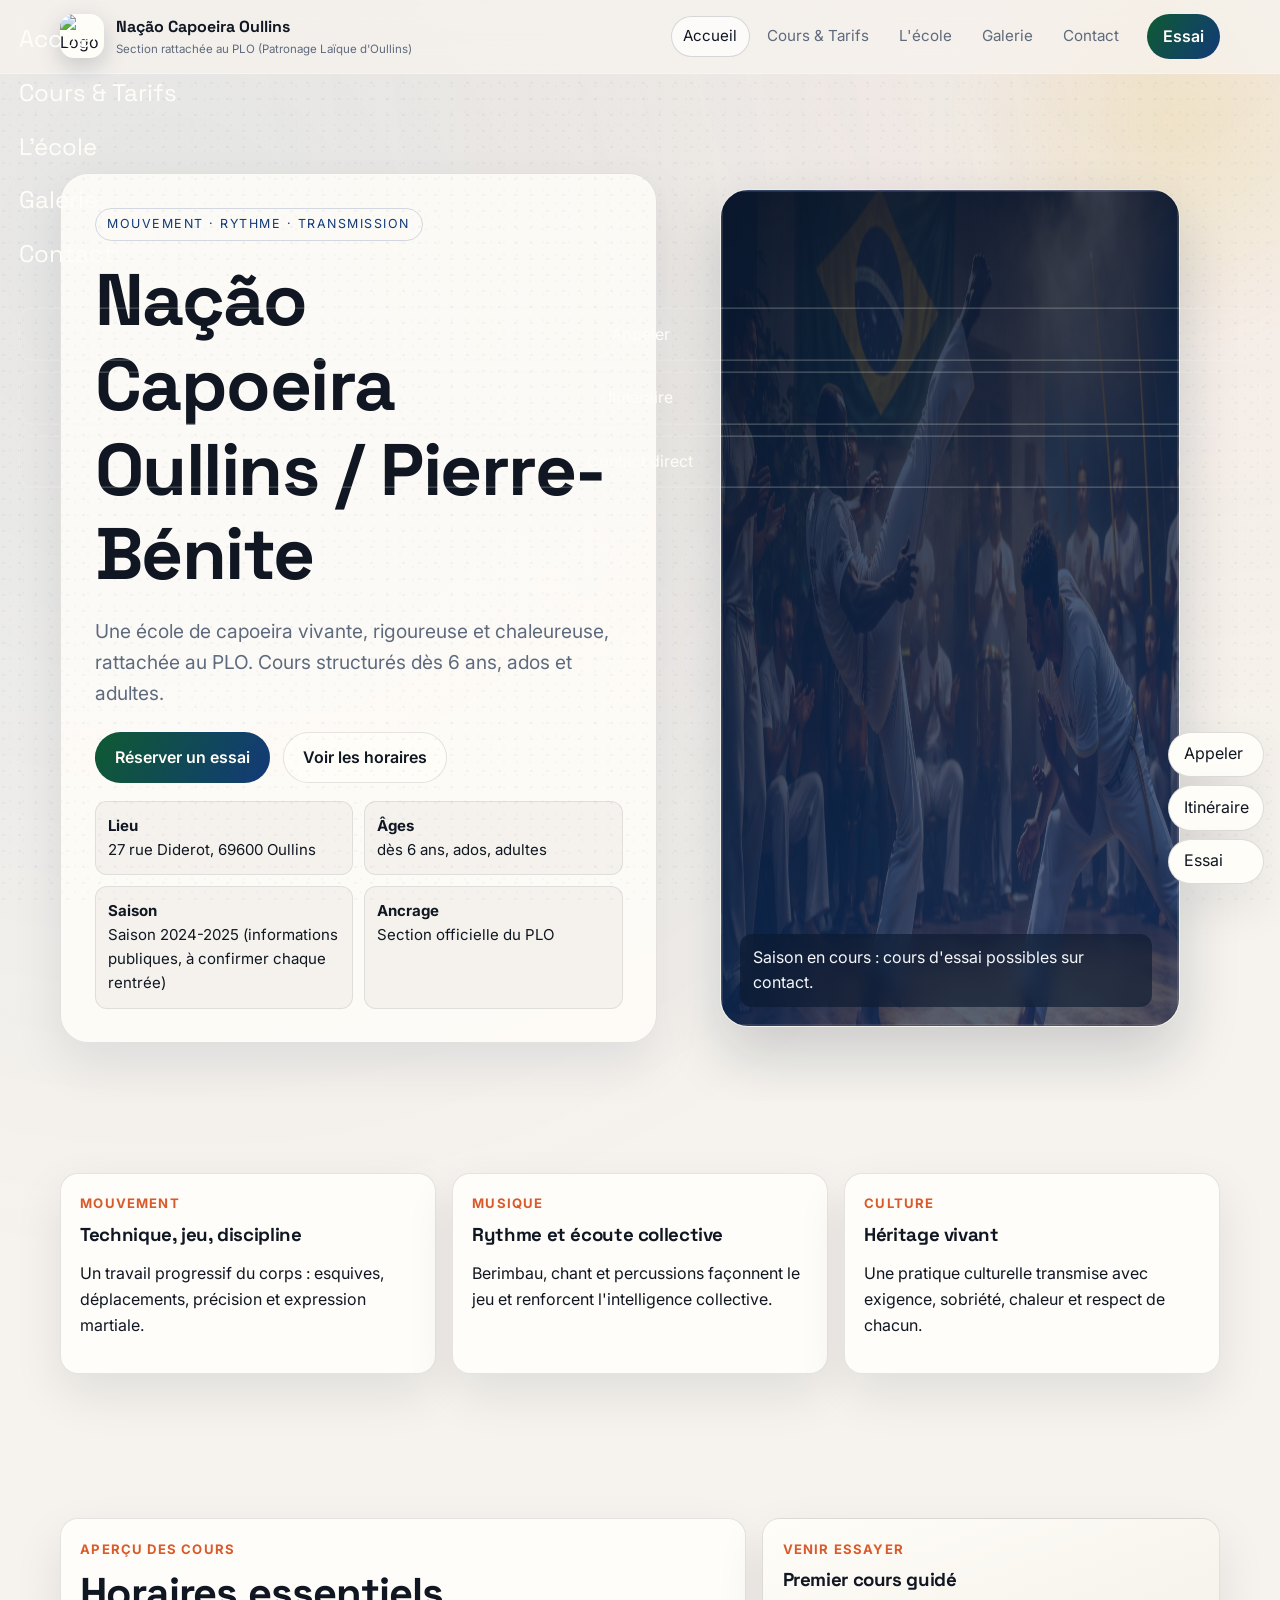
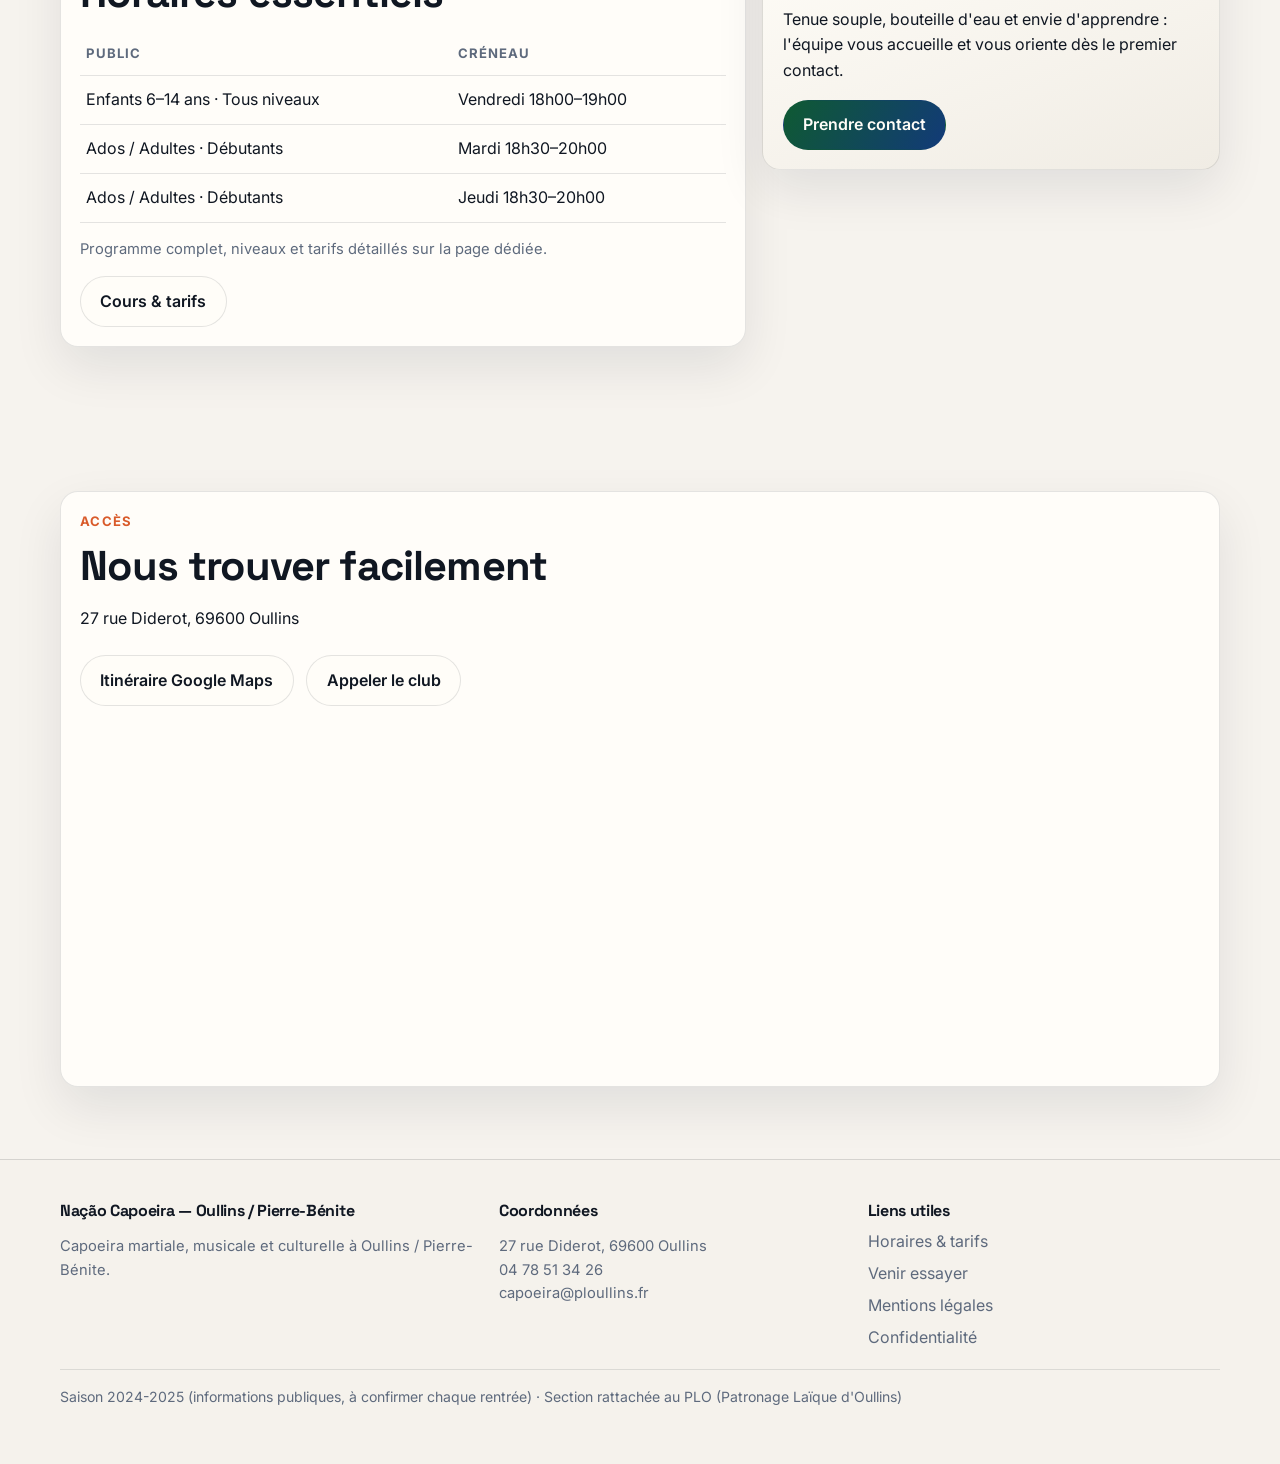
==== commit 6f07db8c: "Merge pull request #23 from ZhuGG/codex/fix-display-issues-in-repository-structure Corrige l'afficha" ====
--- a/index.html
+++ b/index.html
@@ -9,7 +9,7 @@
   <meta property="og:type" content="website" />
   <meta property="og:image" content="public/assets/images/og-image.jpg" />
   <link rel="stylesheet" href="public/assets/styles.css" />
-  <script defer src="public/assets/app.js"></script>
+  <script src="public/assets/app.js"></script>
 </head>
 <body>
   <header id="site-nav" class="topbar"></header>
--- a/public/assets/styles.css
+++ b/public/assets/styles.css
@@ -340,8 +340,9 @@
   box-shadow: var(--shadow-soft);
 }
 
-.reveal { opacity: 0; transform: translateY(18px); transition: opacity 500ms ease, transform 500ms ease; }
-.reveal.in-view { opacity: 1; transform: none; }
+.reveal { opacity: 1; transform: none; }
+html.js .reveal { opacity: 0; transform: translateY(18px); transition: opacity 500ms ease, transform 500ms ease; }
+html.js .reveal.in-view { opacity: 1; transform: none; }
 
 @keyframes drift {
   0%,100% { transform: translate(0,0); }
@@ -367,6 +368,7 @@
 
 @media (prefers-reduced-motion: reduce) {
   *, *::before, *::after { animation: none !important; transition: none !important; scroll-behavior: auto !important; }
+  .reveal { opacity: 1; transform: none; }
 }
 
 .gallery-image {
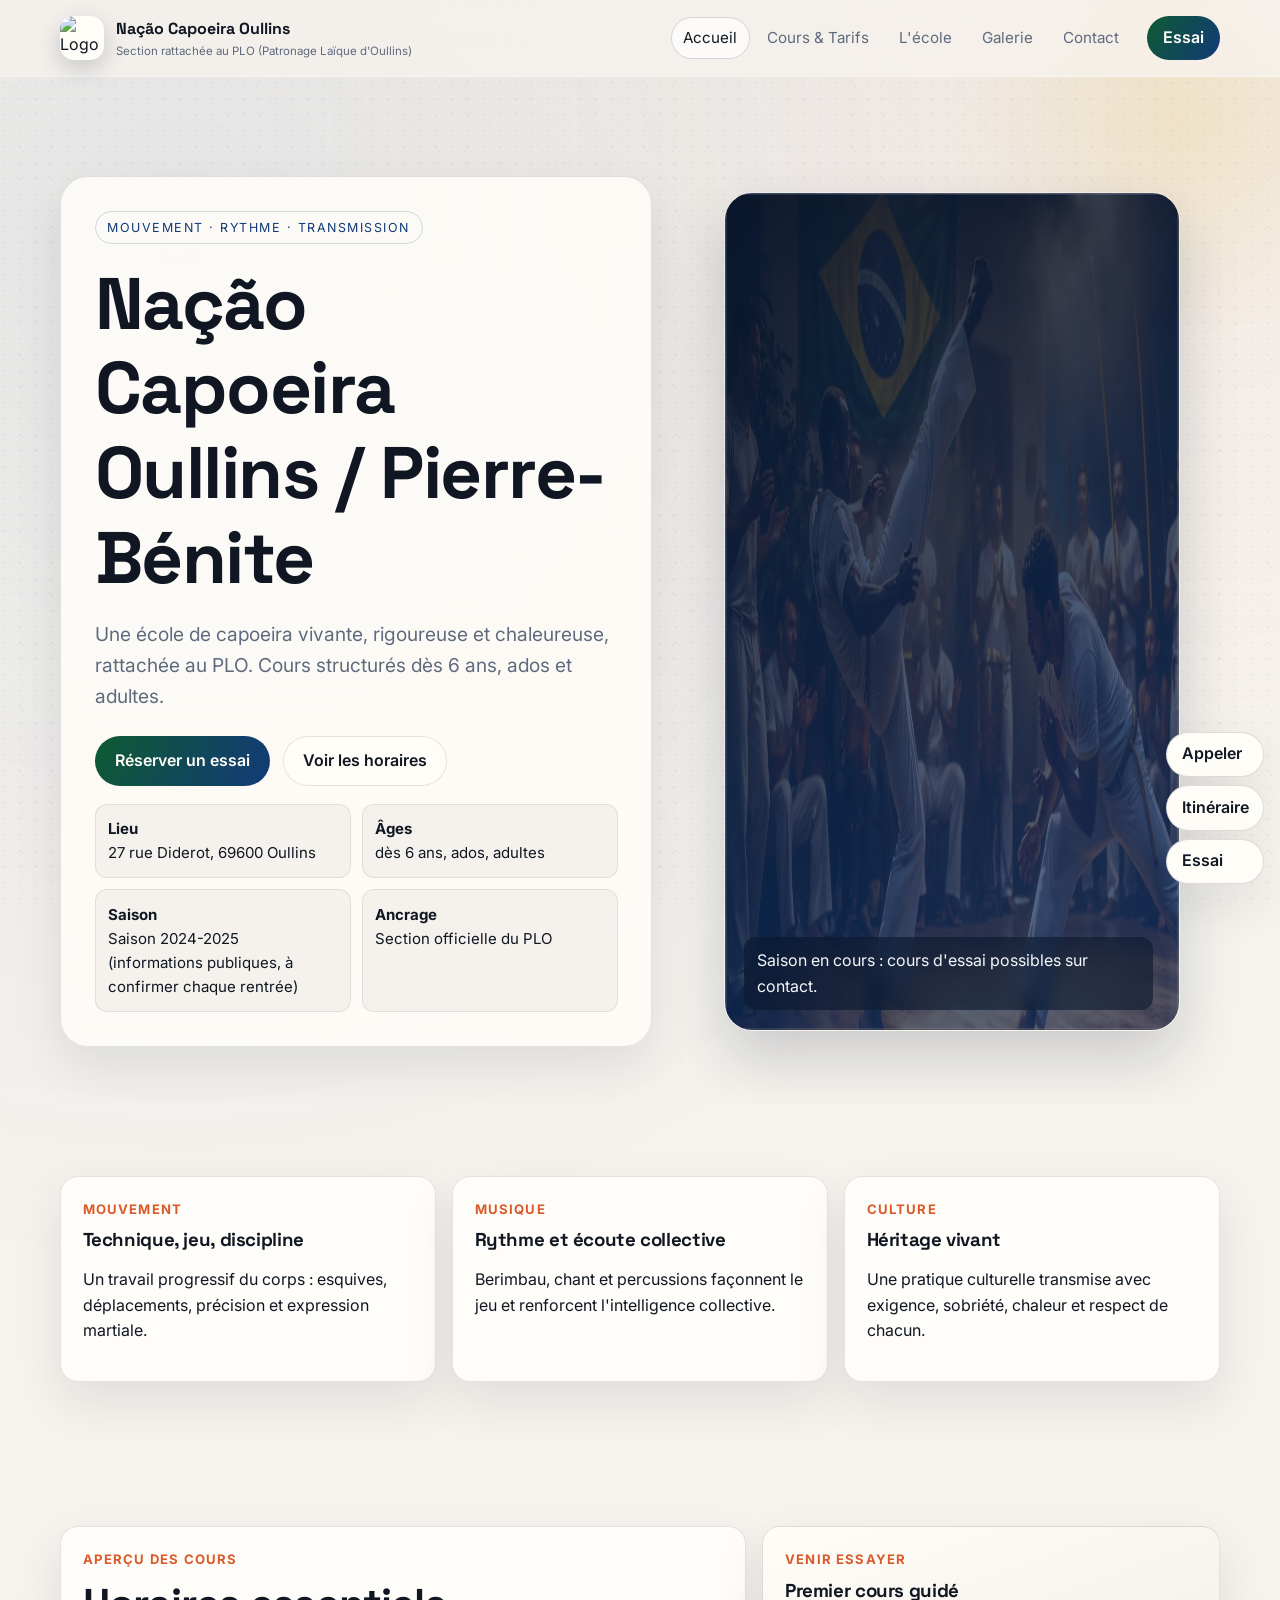
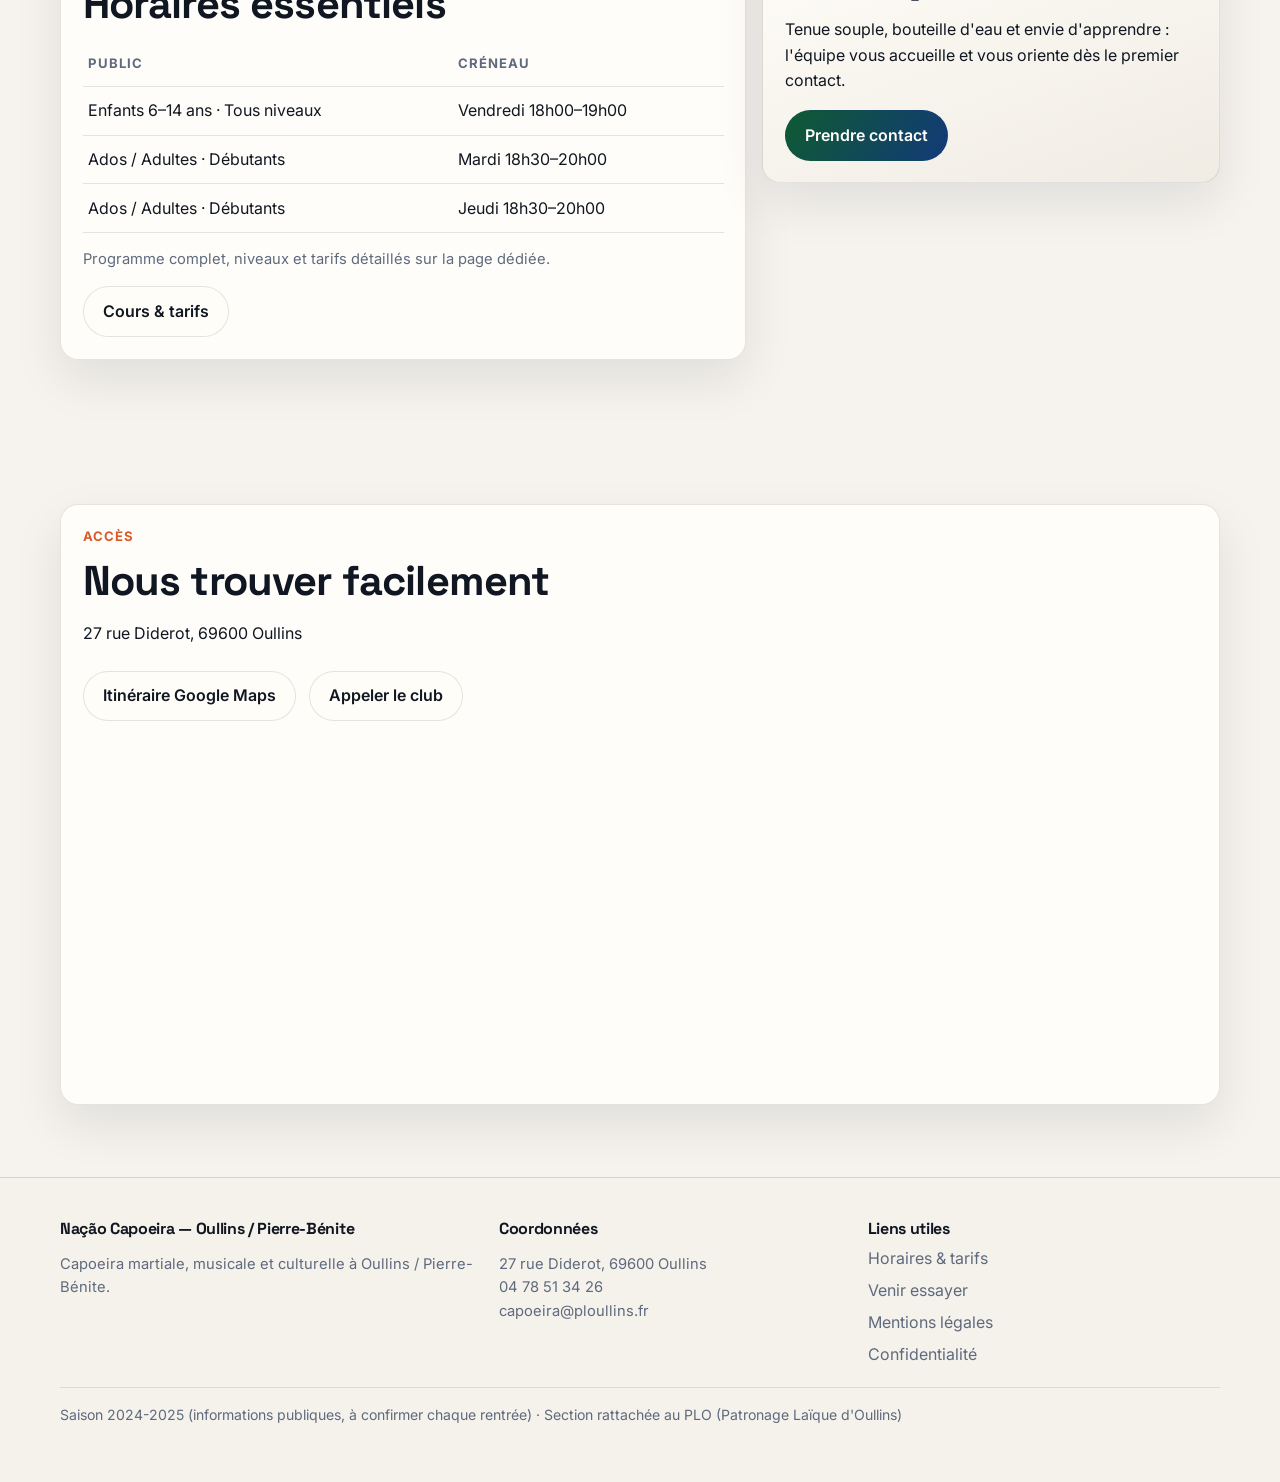
==== commit 7e7ba85f: "Merge pull request #24 from ZhuGG/codex/optimize-ux-and-ui-for-devices Amélioration UX/UI responsive" ====
--- a/index.html
+++ b/index.html
@@ -62,7 +62,7 @@
     </section>
 
     <section class="section">
-      <div class="container grid" style="grid-template-columns:1.2fr .8fr; align-items:start;">
+      <div class="container grid split-grid">
         <article class="card reveal">
           <p class="kicker">Aperçu des cours</p>
           <h2>Horaires essentiels</h2>
@@ -70,7 +70,7 @@
           <p class="small">Programme complet, niveaux et tarifs détaillés sur la page dédiée.</p>
           <a class="btn secondary" href="cours-tarifs.html">Cours & tarifs</a>
         </article>
-        <article class="card reveal" style="background:linear-gradient(160deg,#fffdf8,#f0ece4);">
+        <article class="card reveal glass-highlight">
           <p class="kicker">Venir essayer</p>
           <h3>Premier cours guidé</h3>
           <p>Tenue souple, bouteille d'eau et envie d'apprendre : l'équipe vous accueille et vous oriente dès le premier contact.</p>
--- a/public/assets/styles.css
+++ b/public/assets/styles.css
@@ -17,6 +17,7 @@
   --radius-md: 18px;
   --shadow-soft: 0 20px 50px rgba(11, 25, 48, 0.09);
   --shadow-strong: 0 28px 60px rgba(11, 25, 48, 0.18);
+  --space-fluid: clamp(1rem, 2vw, 1.5rem);
 }
 
 * { box-sizing: border-box; }
@@ -61,7 +62,7 @@
   display: flex;
   align-items: center;
   justify-content: space-between;
-  gap: 1rem;
+  gap: var(--space-fluid);
   padding: 0.9rem 0;
 }
 .brand {
@@ -118,6 +119,17 @@
   color: var(--surface);
   background: linear-gradient(120deg, var(--green), var(--blue));
 }
+.nav-link:focus-visible,
+.nav-cta:focus-visible,
+.btn:focus-visible,
+.float-cta a:focus-visible,
+.mobile-actions a:focus-visible,
+.mobile-nav a:focus-visible,
+.mobile-close:focus-visible,
+.nav-toggle:focus-visible {
+  outline: 3px solid color-mix(in srgb, var(--yellow) 58%, white);
+  outline-offset: 2px;
+}
 .nav-toggle {
   display: none;
   width: 42px;
@@ -138,6 +150,7 @@
   padding: 1.4rem 1.2rem 2rem;
   transform: translateY(-102%);
   transition: transform 360ms ease;
+  overflow-y: auto;
 }
 body.menu-open .mobile-panel { transform: translateY(0); }
 .mobile-head { display: flex; justify-content: space-between; align-items: center; margin-bottom: 1.5rem; }
@@ -182,7 +195,7 @@
 }
 
 .hero {
-  padding: 6.2rem 0 3.6rem;
+  padding: clamp(4.6rem, 8vw, 6.2rem) 0 3.6rem;
   overflow: clip;
 }
 .hero-grid {
@@ -197,6 +210,10 @@
   border-radius: var(--radius-lg);
   box-shadow: var(--shadow-soft);
   padding: clamp(1.2rem, 3vw, 2.1rem);
+}
+.hero-panel,
+.card {
+  backdrop-filter: blur(5px);
 }
 .cta-row { display: flex; flex-wrap: wrap; gap: 0.8rem; margin: 1.5rem 0 1.1rem; }
 .btn {
@@ -323,6 +340,15 @@
 .footer-links { display: grid; gap: 0.4rem; color: var(--text-muted); }
 .footer-note { margin-top: 1.2rem; padding-top: 1rem; border-top: 1px solid rgba(16,23,34,0.11); color: var(--text-muted); font-size: 0.88rem; }
 
+.split-grid {
+  grid-template-columns: 1.2fr .8fr;
+  align-items: start;
+}
+
+.glass-highlight {
+  background: linear-gradient(160deg,#fffdf8,#f0ece4);
+}
+
 .float-cta {
   position: fixed;
   right: 1rem;
@@ -338,6 +364,7 @@
   border-radius: 999px;
   padding: 0.56rem 0.9rem;
   box-shadow: var(--shadow-soft);
+  font-weight: 600;
 }
 
 .reveal { opacity: 1; transform: none; }
@@ -353,17 +380,46 @@
   .hero-grid { grid-template-columns: 1fr; }
   .hero-visual { min-height: 330px; }
   .footer-grid { grid-template-columns: 1fr 1fr; }
+  .split-grid { grid-template-columns: 1fr; }
 }
 
 @media (max-width: 760px) {
+  body { padding-bottom: calc(4.4rem + env(safe-area-inset-bottom)); }
   .section { padding: 3.7rem 0; }
   .nav-links { display: none; }
   .nav-toggle { display: inline-flex; align-items: center; justify-content: center; }
   .hero { padding-top: 5rem; }
+  .hero-note { left: 0.8rem; right: 0.8rem; bottom: 0.8rem; font-size: 0.88rem; }
+  .hero-visual { min-height: 290px; }
   .micro-list { grid-template-columns: 1fr; }
-  .float-cta { left: 0.8rem; right: 0.8rem; flex-direction: row; justify-content: space-between; }
-  .float-cta a { font-size: 0.83rem; }
+  .float-cta {
+    left: 0.8rem;
+    right: 0.8rem;
+    bottom: calc(0.8rem + env(safe-area-inset-bottom));
+    flex-direction: row;
+    justify-content: space-between;
+    border-radius: 999px;
+    padding: 0.3rem;
+    background: color-mix(in srgb, var(--surface) 86%, transparent);
+    border: 1px solid rgba(16,23,34,0.12);
+    backdrop-filter: blur(10px);
+  }
+  .float-cta a {
+    flex: 1;
+    text-align: center;
+    font-size: 0.83rem;
+    padding: 0.65rem 0.5rem;
+    box-shadow: none;
+    background: transparent;
+    border: 0;
+  }
   .footer-grid { grid-template-columns: 1fr; }
+}
+
+@media (min-width: 1180px) {
+  .hero-grid { gap: 2rem; }
+  .card { padding: 1.35rem; }
+  .nav-shell { padding: 1rem 0; }
 }
 
 @media (prefers-reduced-motion: reduce) {
